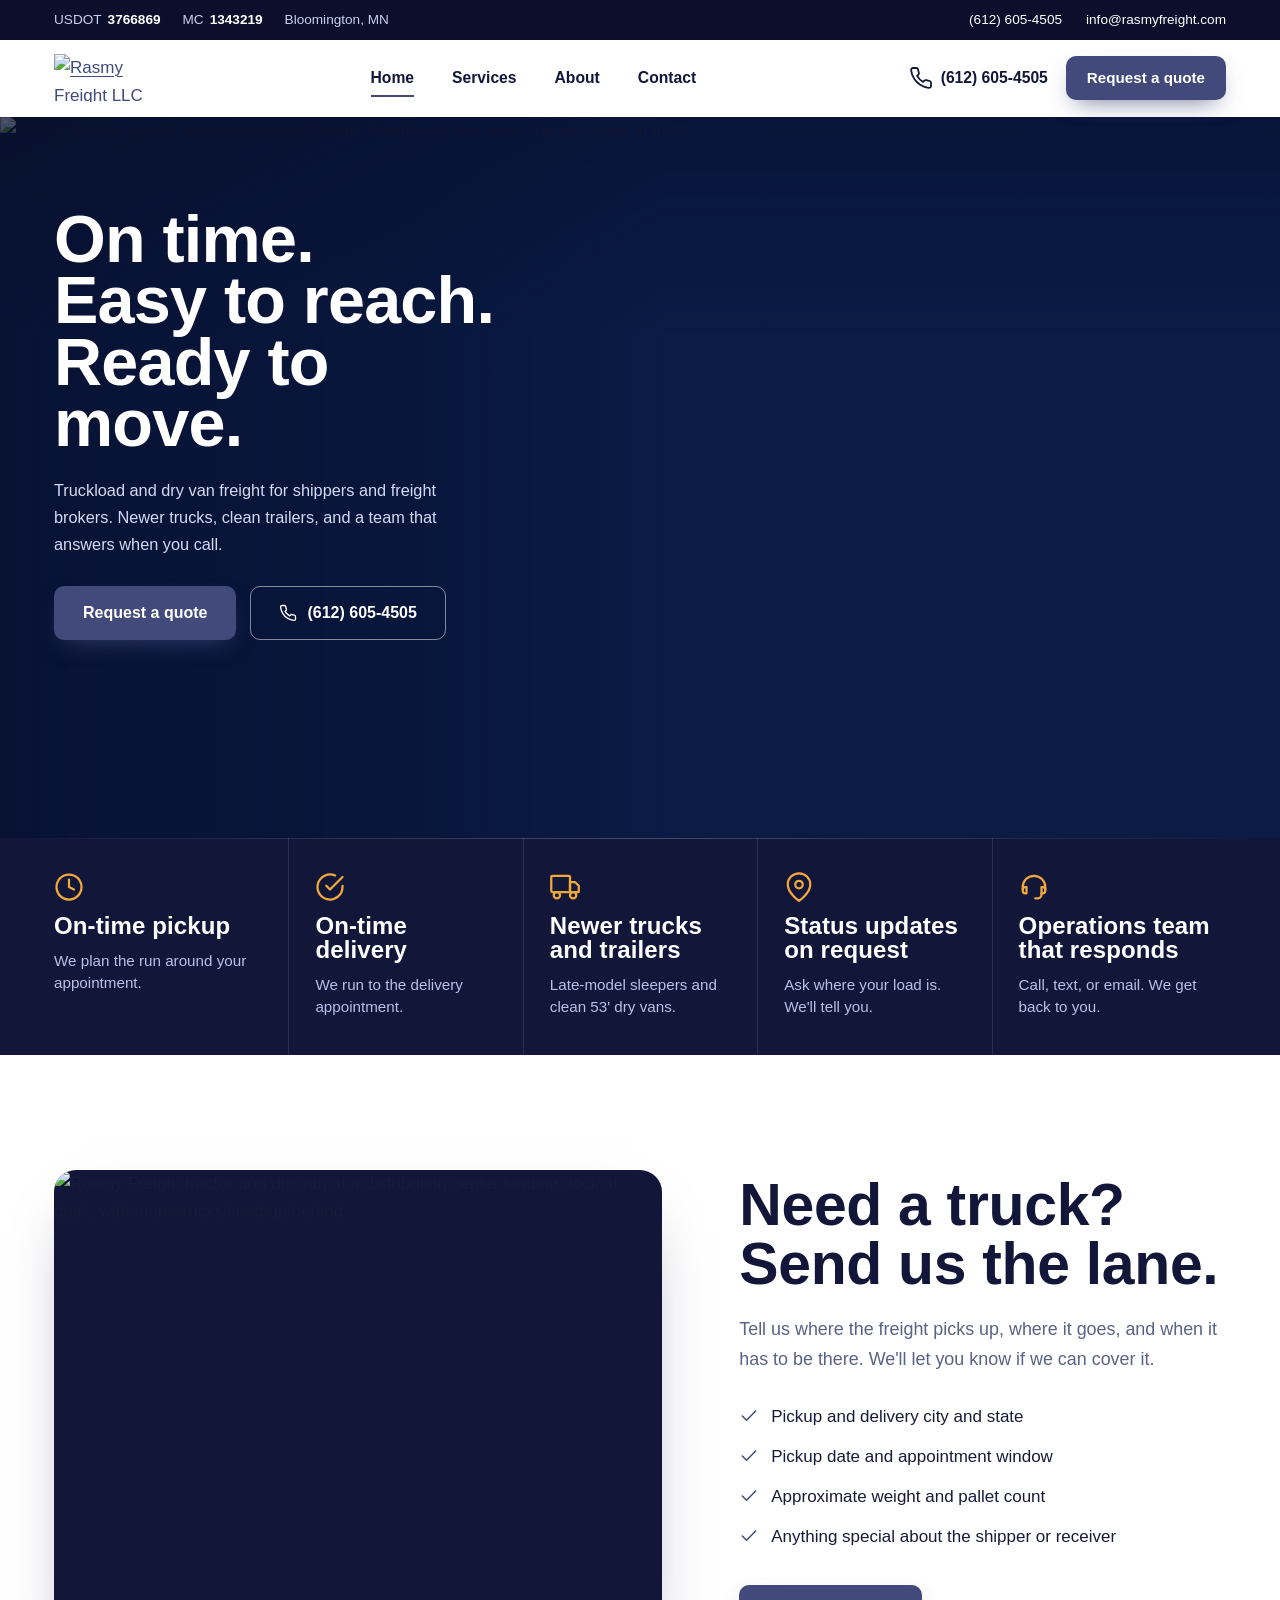
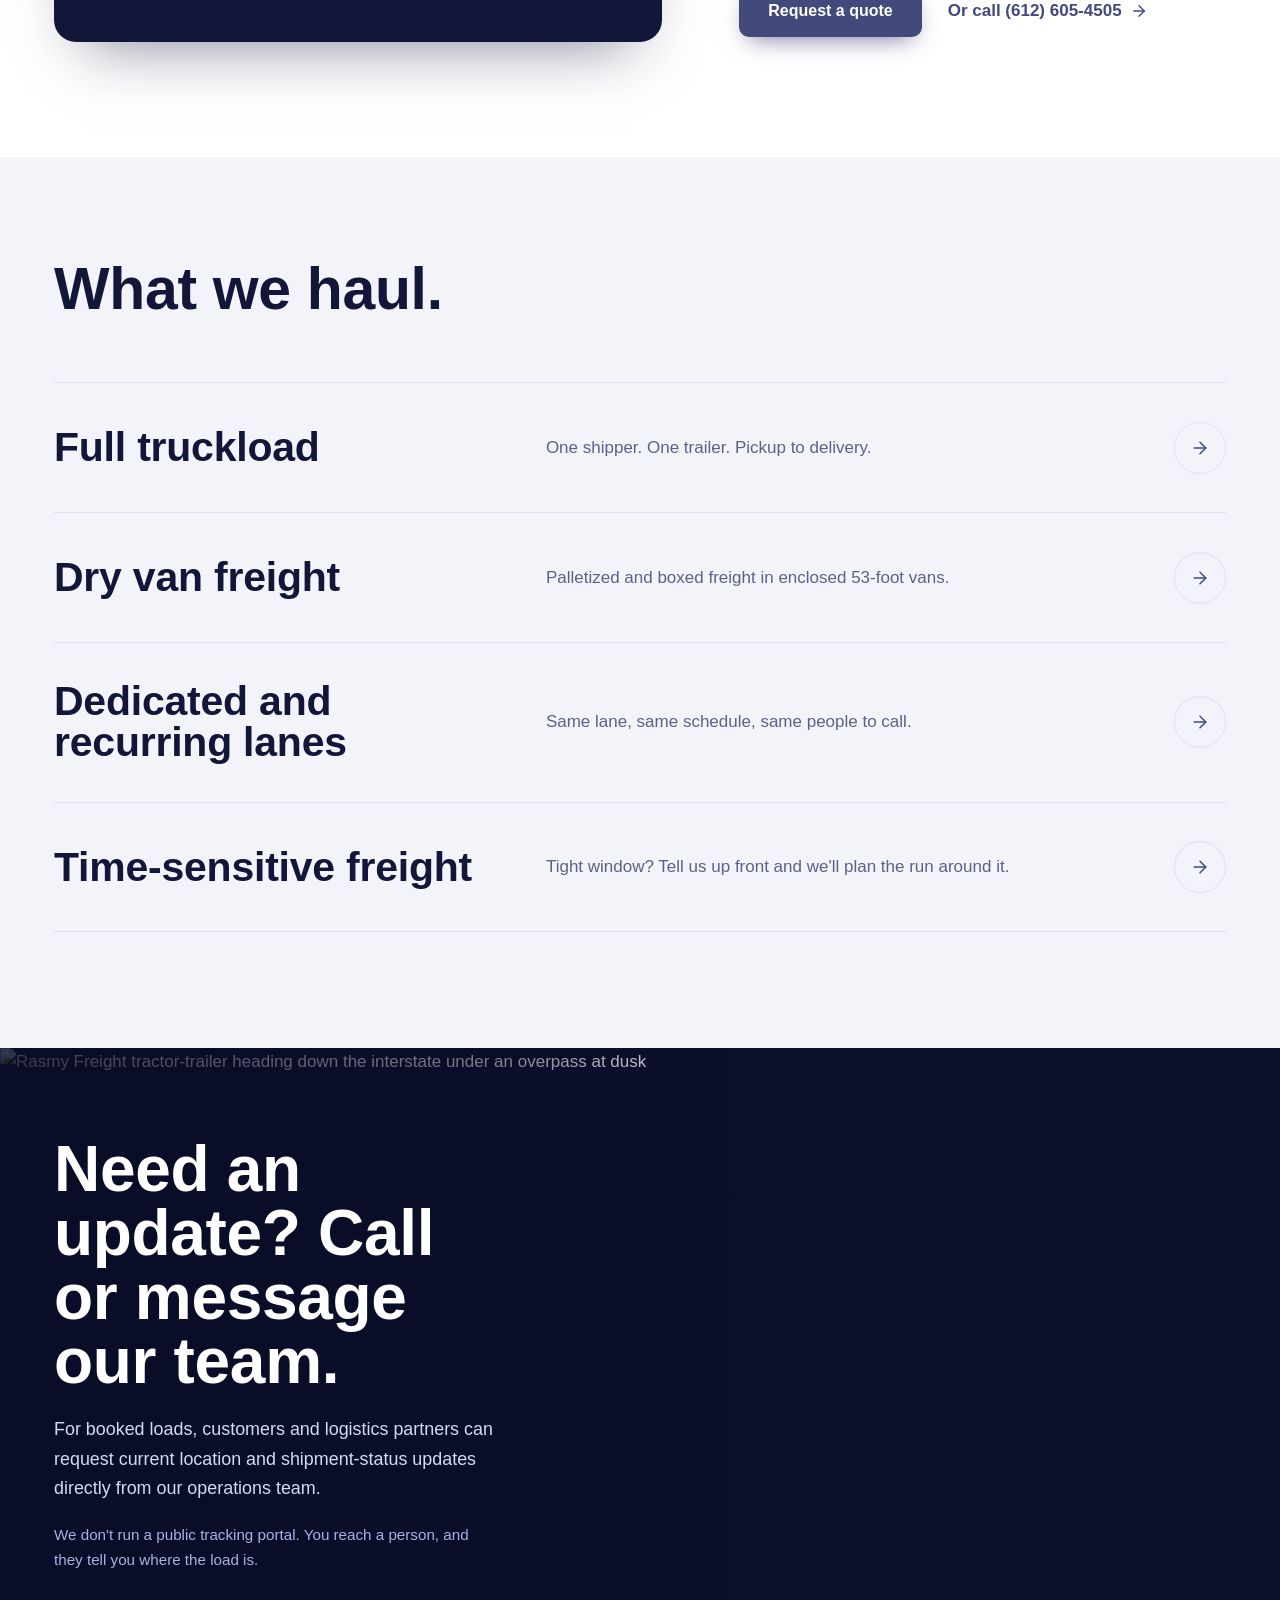
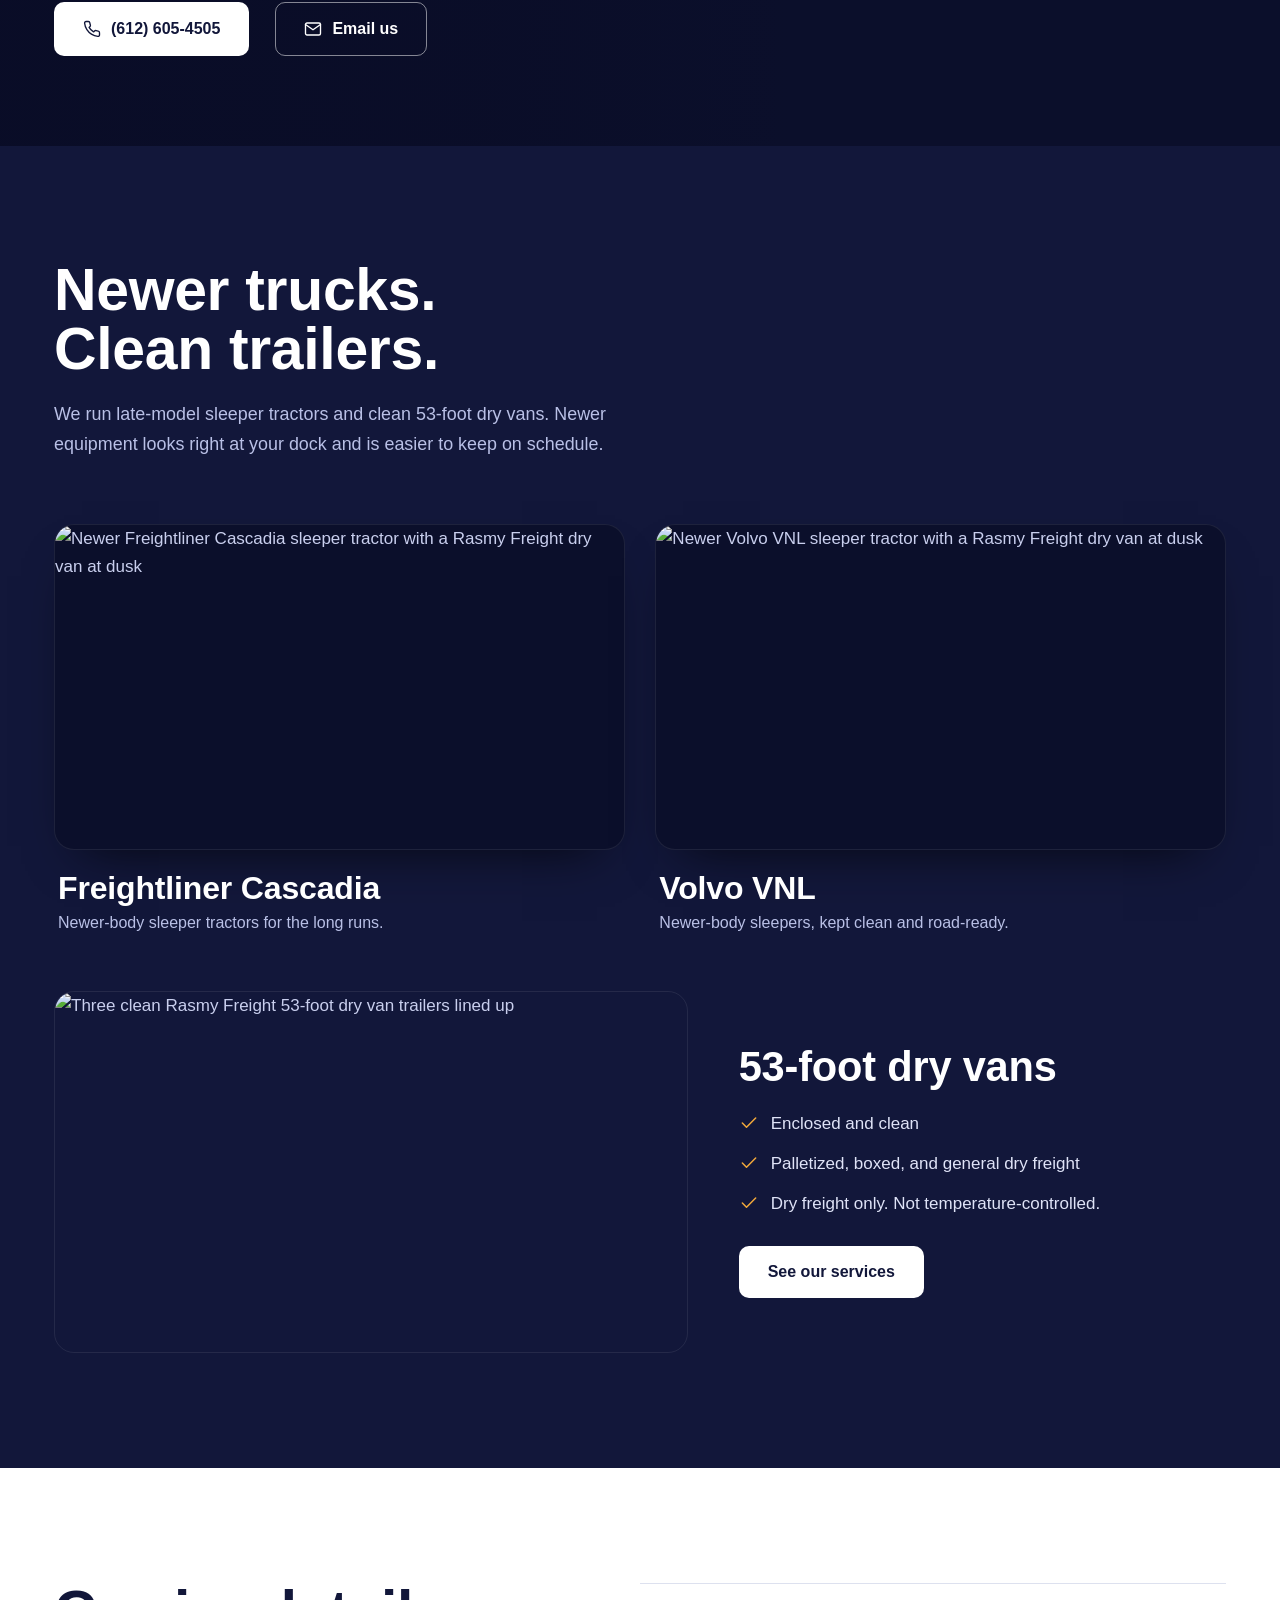
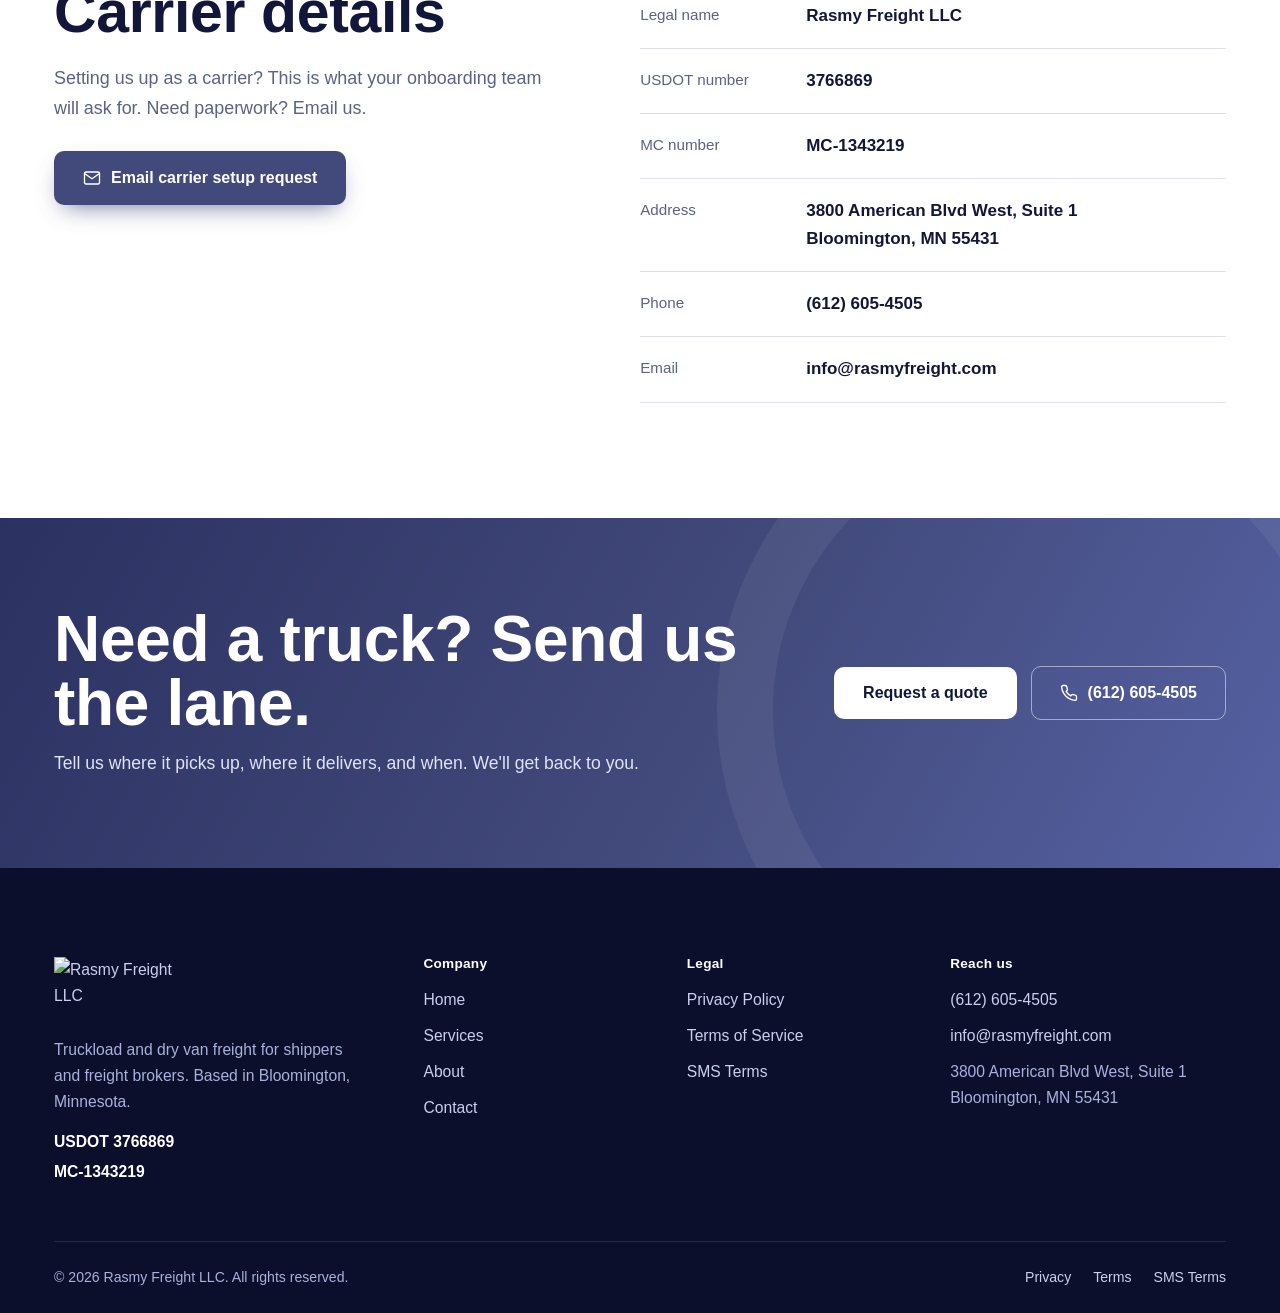
==== index.html @ 5899dc3e "Add files via upload" ====
<!doctype html>
<html lang="en">
<head>
<meta charset="utf-8">
<meta name="viewport" content="width=device-width, initial-scale=1">
<title>Rasmy Freight LLC | Truckload and Dry Van Freight, Bloomington, MN</title>
<meta name="description" content="Rasmy Freight LLC hauls full truckload and dry van freight for shippers and freight brokers. Newer trucks and trailers, on-time pickup and delivery, and status updates on request. USDOT 3766869, MC 1343219.">
<link rel="canonical" href="https://rasmyfreight.com/">
<meta name="theme-color" content="#12173A">
<meta property="og:type" content="website">
<meta property="og:site_name" content="Rasmy Freight LLC">
<meta property="og:title" content="Rasmy Freight LLC | Truckload and Dry Van Freight, Bloomington, MN">
<meta property="og:description" content="Rasmy Freight LLC hauls full truckload and dry van freight for shippers and freight brokers. Newer trucks and trailers, on-time pickup and delivery, and status updates on request. USDOT 3766869, MC 1343219.">
<meta property="og:url" content="https://rasmyfreight.com/">
<meta property="og:image" content="https://rasmyfreight.com/assets/img/og-image.png">
<meta name="twitter:card" content="summary_large_image">
<link rel="icon" href="favicon.ico" sizes="any">
<link rel="icon" type="image/png" sizes="32x32" href="favicon-32.png">
<link rel="icon" type="image/png" sizes="192x192" href="favicon-192.png">
<link rel="apple-touch-icon" href="apple-touch-icon.png">
<link rel="stylesheet" href="styles.css">
<script>document.documentElement.classList.add('js')</script>
<script type="application/ld+json">{"@context":"https://schema.org","@type":"Organization","name":"Rasmy Freight LLC","url":"https://rasmyfreight.com/","logo":"https://rasmyfreight.com/assets/logo/rasmy-logo.png","image":"https://rasmyfreight.com/assets/img/og-image.png","description":"Truckload and dry van freight carrier based in Bloomington, Minnesota, serving shippers and freight brokers.","email":"info@rasmyfreight.com","telephone":"+16126054505","address":{"@type":"PostalAddress","streetAddress":"3800 American Blvd West, Suite 1","addressLocality":"Bloomington","addressRegion":"MN","postalCode":"55431","addressCountry":"US"},"identifier":[{"@type":"PropertyValue","name":"USDOT Number","value":"3766869"},{"@type":"PropertyValue","name":"MC Number","value":"MC-1343219"}],"contactPoint":[{"@type":"ContactPoint","telephone":"+16126054505","email":"info@rasmyfreight.com","contactType":"customer service","areaServed":"US","availableLanguage":"English"}]}</script>
</head>
<body>
<a class="skip" href="#main">Skip to content</a>
<div class="topbar"><div class="container">
  <div class="ids"><span>USDOT<b>3766869</b></span><span>MC<b>1343219</b></span><span>Bloomington, MN</span></div>
  <div class="contact"><a href="tel:+16126054505">(612) 605-4505</a><a href="mailto:info@rasmyfreight.com">info@rasmyfreight.com</a></div>
</div></div>
<header class="site-header" id="top"><div class="container nav">
  <a class="brand" href="index.html" aria-label="Rasmy Freight LLC, home"><img src="assets/logo/rasmy-logo.png" alt="Rasmy Freight LLC" width="104" height="48"></a>
  <nav class="nav-links" id="site-nav" aria-label="Main"><a class="link" href="index.html" aria-current="page">Home</a><a class="link" href="services.html">Services</a><a class="link" href="about.html">About</a><a class="link" href="contact.html">Contact</a>
    <div class="mobile-only"><a class="btn btn-line-dark" href="tel:+16126054505"><svg class="icon " viewBox="0 0 24 24" aria-hidden="true"><path d="M22 16.92v3a2 2 0 0 1-2.18 2 19.79 19.79 0 0 1-8.63-3.07 19.5 19.5 0 0 1-6-6 19.79 19.79 0 0 1-3.07-8.67A2 2 0 0 1 4.11 2h3a2 2 0 0 1 2 1.72 12.84 12.84 0 0 0 .7 2.81 2 2 0 0 1-.45 2.11L8.09 9.91a16 16 0 0 0 6 6l1.27-1.27a2 2 0 0 1 2.11-.45 12.84 12.84 0 0 0 2.81.7A2 2 0 0 1 22 16.92z"/></svg>Call</a><a class="btn btn-primary" href="contact.html">Request a quote</a></div>
  </nav>
  <div class="nav-cta"><a class="nav-phone" href="tel:+16126054505"><svg class="icon " viewBox="0 0 24 24" aria-hidden="true"><path d="M22 16.92v3a2 2 0 0 1-2.18 2 19.79 19.79 0 0 1-8.63-3.07 19.5 19.5 0 0 1-6-6 19.79 19.79 0 0 1-3.07-8.67A2 2 0 0 1 4.11 2h3a2 2 0 0 1 2 1.72 12.84 12.84 0 0 0 .7 2.81 2 2 0 0 1-.45 2.11L8.09 9.91a16 16 0 0 0 6 6l1.27-1.27a2 2 0 0 1 2.11-.45 12.84 12.84 0 0 0 2.81.7A2 2 0 0 1 22 16.92z"/></svg><span>(612) 605-4505</span></a><a class="btn btn-primary btn-sm" href="contact.html">Request a quote</a></div>
  <button class="nav-toggle" type="button" aria-expanded="false" aria-controls="site-nav" aria-label="Menu"><svg class="icon i-menu" viewBox="0 0 24 24" aria-hidden="true"><line x1="3" y1="7" x2="21" y2="7"/><line x1="3" y1="12" x2="21" y2="12"/><line x1="3" y1="17" x2="21" y2="17"/></svg><svg class="icon i-close" viewBox="0 0 24 24" aria-hidden="true"><line x1="5" y1="5" x2="19" y2="19"/><line x1="19" y1="5" x2="5" y2="19"/></svg></button>
</div></header>
<main id="main">
<section class="hero">
  <img class="hero-img" src="assets/img/hero-photo.jpg" width="2400" height="1351" fetchpriority="high"
       alt="Newer sleeper tractor pulling a 53-foot Rasmy Freight dry van down the interstate at dusk">
  <div class="container hero-copy">
    <h1><span>On time.</span><span>Easy to reach.</span><span>Ready to move.</span></h1>
    <p class="hero-sub">Truckload and dry van freight for shippers and freight brokers. Newer trucks, clean trailers, and a team that answers when you call.</p>
    <div class="hero-actions"><a class="btn btn-primary" href="contact.html">Request a quote</a><a class="btn btn-line" href="tel:+16126054505"><svg class="icon " viewBox="0 0 24 24" aria-hidden="true"><path d="M22 16.92v3a2 2 0 0 1-2.18 2 19.79 19.79 0 0 1-8.63-3.07 19.5 19.5 0 0 1-6-6 19.79 19.79 0 0 1-3.07-8.67A2 2 0 0 1 4.11 2h3a2 2 0 0 1 2 1.72 12.84 12.84 0 0 0 .7 2.81 2 2 0 0 1-.45 2.11L8.09 9.91a16 16 0 0 0 6 6l1.27-1.27a2 2 0 0 1 2.11-.45 12.84 12.84 0 0 0 2.81.7A2 2 0 0 1 22 16.92z"/></svg>(612) 605-4505</a></div>
  </div>
</section>

<section class="promise" aria-label="What you get with Rasmy Freight"><div class="container"><ul>
  <li><svg class="icon " viewBox="0 0 24 24" aria-hidden="true"><circle cx="12" cy="12" r="10"/><polyline points="12 6 12 12 16 14"/></svg><h3>On-time pickup</h3><p>We plan the run around your appointment.</p></li>
  <li><svg class="icon " viewBox="0 0 24 24" aria-hidden="true"><path d="M22 11.08V12a10 10 0 1 1-5.93-9.14"/><polyline points="22 4 12 14.01 9 11.01"/></svg><h3>On-time delivery</h3><p>We run to the delivery appointment.</p></li>
  <li><svg class="icon " viewBox="0 0 24 24" aria-hidden="true"><rect x="1" y="3" width="15" height="13" rx="1"/><polygon points="16 8 20 8 23 11 23 16 16 16 16 8"/><circle cx="5.5" cy="18.5" r="2.5"/><circle cx="18.5" cy="18.5" r="2.5"/></svg><h3>Newer trucks and trailers</h3><p>Late-model sleepers and clean 53' dry vans.</p></li>
  <li><svg class="icon " viewBox="0 0 24 24" aria-hidden="true"><path d="M21 10c0 7-9 13-9 13s-9-6-9-13a9 9 0 0 1 18 0z"/><circle cx="12" cy="10" r="3"/></svg><h3>Status updates on request</h3><p>Ask where your load is. We'll tell you.</p></li>
  <li><svg class="icon " viewBox="0 0 24 24" aria-hidden="true"><path d="M3 14v-2a9 9 0 0 1 18 0v2"/><path d="M21 15a2 2 0 0 1-2 2h-1v-5h1a2 2 0 0 1 2 2zM3 15a2 2 0 0 0 2 2h1v-5H5a2 2 0 0 0-2 2z"/><path d="M18 17v1a3 3 0 0 1-3 3h-2"/></svg><h3>Operations team that responds</h3><p>Call, text, or email. We get back to you.</p></li>
</ul></div></section>

<section class="section"><div class="container split">
  <div class="media"><img src="assets/img/dock-photo.jpg" alt="Rasmy Freight tractor and dry van at a distribution center loading dock at dusk, with more trucks lined up behind" style="object-position:20% 60%" width="2400" height="1351" loading="lazy"></div>
  <div>
    <h2 class="title">Need a truck? Send us the lane.</h2>
    <p class="lead">Tell us where the freight picks up, where it goes, and when it has to be there. We'll let you know if we can cover it.</p>
    <ul class="checks">
      <li><svg class="icon " viewBox="0 0 24 24" aria-hidden="true"><polyline points="20 6 9 17 4 12"/></svg>Pickup and delivery city and state</li>
      <li><svg class="icon " viewBox="0 0 24 24" aria-hidden="true"><polyline points="20 6 9 17 4 12"/></svg>Pickup date and appointment window</li>
      <li><svg class="icon " viewBox="0 0 24 24" aria-hidden="true"><polyline points="20 6 9 17 4 12"/></svg>Approximate weight and pallet count</li>
      <li><svg class="icon " viewBox="0 0 24 24" aria-hidden="true"><polyline points="20 6 9 17 4 12"/></svg>Anything special about the shipper or receiver</li>
    </ul>
    <div class="actions"><a class="btn btn-primary" href="contact.html">Request a quote</a><a class="text-link" href="tel:+16126054505">Or call (612) 605-4505<svg class="icon " viewBox="0 0 24 24" aria-hidden="true"><line x1="5" y1="12" x2="19" y2="12"/><polyline points="12 5 19 12 12 19"/></svg></a></div>
  </div>
</div></section>

<section class="section mist" style="padding-top:clamp(64px,8vw,110px)"><div class="container">
  <div class="section-head"><h2 class="title">What we haul.</h2></div>
  <div class="svc-list">
    <a class="svc" href="services.html#truckload"><h3>Full truckload</h3><p>One shipper. One trailer. Pickup to delivery.</p><span class="go"><svg class="icon " viewBox="0 0 24 24" aria-hidden="true"><line x1="5" y1="12" x2="19" y2="12"/><polyline points="12 5 19 12 12 19"/></svg></span></a>
    <a class="svc" href="services.html#dry-van"><h3>Dry van freight</h3><p>Palletized and boxed freight in enclosed 53-foot vans.</p><span class="go"><svg class="icon " viewBox="0 0 24 24" aria-hidden="true"><line x1="5" y1="12" x2="19" y2="12"/><polyline points="12 5 19 12 12 19"/></svg></span></a>
    <a class="svc" href="services.html#dedicated"><h3>Dedicated and recurring lanes</h3><p>Same lane, same schedule, same people to call.</p><span class="go"><svg class="icon " viewBox="0 0 24 24" aria-hidden="true"><line x1="5" y1="12" x2="19" y2="12"/><polyline points="12 5 19 12 12 19"/></svg></span></a>
    <a class="svc" href="services.html#time-sensitive"><h3>Time-sensitive freight</h3><p>Tight window? Tell us up front and we'll plan the run around it.</p><span class="go"><svg class="icon " viewBox="0 0 24 24" aria-hidden="true"><line x1="5" y1="12" x2="19" y2="12"/><polyline points="12 5 19 12 12 19"/></svg></span></a>
  </div>
</div></section>

<section class="scene" id="updates">
  <img src="assets/img/interstate-photo.jpg" alt="Rasmy Freight tractor-trailer heading down the interstate under an overpass at dusk" width="2400" height="1028" loading="lazy">
  <div class="container"><div class="copy">
    <h2>Need an update? Call or message our team.</h2>
    <p class="lead">For booked loads, customers and logistics partners can request current location and shipment-status updates directly from our operations team.</p>
    <p class="fine" style="margin-top:14px">We don't run a public tracking portal. You reach a person, and they tell you where the load is.</p>
    <div class="actions"><a class="btn btn-light" href="tel:+16126054505"><svg class="icon " viewBox="0 0 24 24" aria-hidden="true"><path d="M22 16.92v3a2 2 0 0 1-2.18 2 19.79 19.79 0 0 1-8.63-3.07 19.5 19.5 0 0 1-6-6 19.79 19.79 0 0 1-3.07-8.67A2 2 0 0 1 4.11 2h3a2 2 0 0 1 2 1.72 12.84 12.84 0 0 0 .7 2.81 2 2 0 0 1-.45 2.11L8.09 9.91a16 16 0 0 0 6 6l1.27-1.27a2 2 0 0 1 2.11-.45 12.84 12.84 0 0 0 2.81.7A2 2 0 0 1 22 16.92z"/></svg>(612) 605-4505</a><a class="btn btn-line" href="mailto:info@rasmyfreight.com"><svg class="icon " viewBox="0 0 24 24" aria-hidden="true"><rect x="2" y="4" width="20" height="16" rx="2"/><polyline points="22 6 12 13 2 6"/></svg>Email us</a></div>
  </div></div>
</section>

<section class="section dark"><div class="container">
  <div class="section-head"><h2 class="title">Newer trucks. Clean trailers.</h2>
    <p class="lead">We run late-model sleeper tractors and clean 53-foot dry vans. Newer equipment looks right at your dock and is easier to keep on schedule.</p></div>
  <div class="eq-grid">
    <figure class="eq"><div class="pic"><img src="assets/img/cascadia-photo.jpg" alt="Newer Freightliner Cascadia sleeper tractor with a Rasmy Freight dry van at dusk" style="object-position:50% 58%" width="1600" height="1200" loading="lazy"></div>
      <figcaption><h3>Freightliner Cascadia</h3><p>Newer-body sleeper tractors for the long runs.</p></figcaption></figure>
    <figure class="eq"><div class="pic"><img src="assets/img/vnl-photo.jpg" alt="Newer Volvo VNL sleeper tractor with a Rasmy Freight dry van at dusk" style="object-position:78% 50%" width="1800" height="900" loading="lazy"></div>
      <figcaption><h3>Volvo VNL</h3><p>Newer-body sleepers, kept clean and road-ready.</p></figcaption></figure>
    <div class="eq-wide">
      <div class="pic" style="border-radius:20px;overflow:hidden;aspect-ratio:7/4;border:1px solid rgba(255,255,255,.08)"><img src="assets/img/equip-trailers.svg" alt="Three clean Rasmy Freight 53-foot dry van trailers lined up" style="width:100%;height:100%;object-fit:cover" width="1400" height="800" loading="lazy"></div>
      <div>
        <h3 style="font-size:2.6rem">53-foot dry vans</h3>
        <ul class="checks">
          <li><svg class="icon " viewBox="0 0 24 24" aria-hidden="true"><polyline points="20 6 9 17 4 12"/></svg>Enclosed and clean</li>
          <li><svg class="icon " viewBox="0 0 24 24" aria-hidden="true"><polyline points="20 6 9 17 4 12"/></svg>Palletized, boxed, and general dry freight</li>
          <li><svg class="icon " viewBox="0 0 24 24" aria-hidden="true"><polyline points="20 6 9 17 4 12"/></svg>Dry freight only. Not temperature-controlled.</li>
        </ul>
        <a class="btn btn-light" href="services.html">See our services</a>
      </div>
    </div>
  </div>
</div></section>

<section class="section" id="carrier"><div class="container details">
  <div>
    <h2 class="title">Carrier details</h2>
    <p class="lead">Setting us up as a carrier? This is what your onboarding team will ask for. Need paperwork? Email us.</p>
    <div class="actions" style="margin-top:28px"><a class="btn btn-primary" href="mailto:info@rasmyfreight.com?subject=Carrier%20setup"><svg class="icon " viewBox="0 0 24 24" aria-hidden="true"><rect x="2" y="4" width="20" height="16" rx="2"/><polyline points="22 6 12 13 2 6"/></svg>Email carrier setup request</a></div>
  </div>
  <dl class="dl">
    <div><dt>Legal name</dt><dd>Rasmy Freight LLC</dd></div>
    <div><dt>USDOT number</dt><dd>3766869</dd></div>
    <div><dt>MC number</dt><dd>MC-1343219</dd></div>
    <div><dt>Address</dt><dd>3800 American Blvd West, Suite 1<br>Bloomington, MN 55431</dd></div>
    <div><dt>Phone</dt><dd><a href="tel:+16126054505">(612) 605-4505</a></dd></div>
    <div><dt>Email</dt><dd><a href="mailto:info@rasmyfreight.com">info@rasmyfreight.com</a></dd></div>
  </dl>
</div></section>
<section class="cta"><div class="container">
  <div><h2>Need a truck? Send us the lane.</h2><p>Tell us where it picks up, where it delivers, and when. We'll get back to you.</p></div>
  <div class="actions"><a class="btn btn-light" href="contact.html">Request a quote</a><a class="btn btn-line" href="tel:+16126054505"><svg class="icon " viewBox="0 0 24 24" aria-hidden="true"><path d="M22 16.92v3a2 2 0 0 1-2.18 2 19.79 19.79 0 0 1-8.63-3.07 19.5 19.5 0 0 1-6-6 19.79 19.79 0 0 1-3.07-8.67A2 2 0 0 1 4.11 2h3a2 2 0 0 1 2 1.72 12.84 12.84 0 0 0 .7 2.81 2 2 0 0 1-.45 2.11L8.09 9.91a16 16 0 0 0 6 6l1.27-1.27a2 2 0 0 1 2.11-.45 12.84 12.84 0 0 0 2.81.7A2 2 0 0 1 22 16.92z"/></svg>(612) 605-4505</a></div>
</div></section>
</main>
<footer class="footer"><div class="container">
  <div class="footer-grid">
    <div>
      <a href="index.html" aria-label="Rasmy Freight LLC, home"><img src="assets/logo/rasmy-logo-white.png" alt="Rasmy Freight LLC" width="125" height="58"></a>
      <p>Truckload and dry van freight for shippers and freight brokers. Based in Bloomington, Minnesota.</p>
      <div class="ids"><span>USDOT 3766869</span><span>MC-1343219</span></div>
    </div>
    <div><h4>Company</h4><ul><li><a href="index.html">Home</a></li><li><a href="services.html">Services</a></li><li><a href="about.html">About</a></li><li><a href="contact.html">Contact</a></li></ul></div>
    <div><h4>Legal</h4><ul><li><a href="privacy-policy.html">Privacy Policy</a></li><li><a href="terms.html">Terms of Service</a></li><li><a href="terms.html#sms">SMS Terms</a></li></ul></div>
    <div><h4>Reach us</h4><ul>
      <li><a href="tel:+16126054505">(612) 605-4505</a></li>
      <li><a href="mailto:info@rasmyfreight.com">info@rasmyfreight.com</a></li>
      <li>3800 American Blvd West, Suite 1<br>Bloomington, MN 55431</li></ul></div>
  </div>
  <div class="footer-bottom"><span>&copy; <span data-year>2026</span> Rasmy Freight LLC. All rights reserved.</span>
  <nav aria-label="Legal"><a href="privacy-policy.html">Privacy</a><a href="terms.html">Terms</a><a href="terms.html#sms">SMS Terms</a></nav></div>
</div></footer>
<script src="script.js"></script>
</body>
</html>
---- styles.css ----
/* Rasmy Freight LLC. Shared styles.
   Palette comes from the logo blue (#424A7B). Amber is used sparingly on purpose. */

@font-face{font-family:"Inter";font-weight:400;font-style:normal;font-display:swap;src:url("assets/fonts/inter-latin-400-normal.woff2") format("woff2")}
@font-face{font-family:"Inter";font-weight:500;font-style:normal;font-display:swap;src:url("assets/fonts/inter-latin-500-normal.woff2") format("woff2")}
@font-face{font-family:"Inter";font-weight:600;font-style:normal;font-display:swap;src:url("assets/fonts/inter-latin-600-normal.woff2") format("woff2")}
@font-face{font-family:"Inter";font-weight:700;font-style:normal;font-display:swap;src:url("assets/fonts/inter-latin-700-normal.woff2") format("woff2")}
@font-face{font-family:"Barlow Condensed";font-weight:500;font-style:normal;font-display:swap;src:url("assets/fonts/barlow-condensed-latin-500-normal.woff2") format("woff2")}
@font-face{font-family:"Barlow Condensed";font-weight:600;font-style:normal;font-display:swap;src:url("assets/fonts/barlow-condensed-latin-600-normal.woff2") format("woff2")}
@font-face{font-family:"Barlow Condensed";font-weight:700;font-style:normal;font-display:swap;src:url("assets/fonts/barlow-condensed-latin-700-normal.woff2") format("woff2")}

:root{
  --blue:#424A7B;
  --blue-600:#363E6B;
  --blue-700:#2B3262;
  --blue-300:#8C96C6;
  --navy:#12173A;
  --navy-2:#0B0F2B;
  --mist:#F2F4FA;
  --mist-2:#E8EBF5;
  --line:#DDE1EF;
  --ink:#171B3A;
  --muted:#5A6285;
  --white:#fff;
  --amber:#F2A93B;
  --radius:14px;
  --radius-sm:10px;
  --shadow:0 1px 2px rgba(18,23,58,.06),0 12px 32px -12px rgba(18,23,58,.22);
  --display:"Barlow Condensed","Arial Narrow","Helvetica Neue",Arial,sans-serif;
  --body:"Inter",-apple-system,BlinkMacSystemFont,"Segoe UI",Roboto,Helvetica,Arial,sans-serif;
  --gutter:clamp(20px,4vw,44px);
  --header-h:76px;
}

*,*::before,*::after{box-sizing:border-box}
html{overflow-x:clip;scroll-behavior:smooth;-webkit-text-size-adjust:100%}
body{margin:0;font-family:var(--body);font-size:1.0625rem;line-height:1.65;color:var(--ink);background:var(--white);-webkit-font-smoothing:antialiased;text-rendering:optimizeLegibility}
img,svg{display:block;max-width:100%}
a{color:var(--blue);text-decoration-thickness:1px;text-underline-offset:3px}
a:hover{color:var(--blue-700)}
h1,h2,h3,h4{font-family:var(--display);font-weight:700;line-height:1;margin:0;color:var(--navy);letter-spacing:-.005em}
p{margin:0 0 1em}
ul{margin:0;padding:0}
:focus-visible{outline:3px solid var(--amber);outline-offset:3px;border-radius:6px}
.skip{position:absolute;left:-999px;top:8px;background:var(--navy);color:#fff;padding:10px 16px;border-radius:8px;z-index:200}
.skip:focus{left:8px}
.container{width:100%;max-width:1260px;margin-inline:auto;padding-inline:var(--gutter)}
.narrow{max-width:760px}
.icon{width:24px;height:24px;fill:none;stroke:currentColor;stroke-width:1.8;stroke-linecap:round;stroke-linejoin:round;flex:none}

/* ---------- Buttons ---------- */
.btn{display:inline-flex;align-items:center;justify-content:center;gap:10px;font:600 1rem/1 var(--body);padding:17px 28px;border-radius:var(--radius-sm);text-decoration:none;border:1.5px solid transparent;cursor:pointer;transition:transform .18s ease,box-shadow .18s ease,background-color .18s ease,color .18s ease,border-color .18s ease;white-space:nowrap}
.btn .icon{width:18px;height:18px}
.btn:hover{transform:translateY(-2px)}
.btn-primary{background:var(--blue);color:#fff;box-shadow:0 10px 24px -10px rgba(66,74,123,.8)}
.btn-primary:hover{background:var(--blue-700);color:#fff;box-shadow:0 16px 30px -12px rgba(43,50,98,.9)}
.btn-light{background:#fff;color:var(--navy)}
.btn-light:hover{background:var(--mist);color:var(--navy);box-shadow:0 14px 28px -12px rgba(0,0,0,.5)}
.btn-line{background:transparent;color:#fff;border-color:rgba(255,255,255,.5)}
.btn-line:hover{background:rgba(255,255,255,.1);border-color:#fff;color:#fff}
.btn-line-dark{background:transparent;color:var(--navy);border-color:var(--line)}
.btn-line-dark:hover{border-color:var(--blue);color:var(--blue)}
.btn-sm{padding:13px 20px;font-size:.95rem}

/* ---------- Top bar + header ---------- */
.topbar{background:var(--navy-2);color:#c9cfee;font-size:.85rem}
.topbar .container{display:flex;justify-content:space-between;align-items:center;gap:20px;min-height:40px}
.topbar a{color:#fff;text-decoration:none;font-weight:500}
.topbar a:hover{text-decoration:underline}
.topbar .ids{display:flex;gap:22px;flex-wrap:wrap}
.topbar .ids span b{color:#fff;font-weight:600;margin-left:6px}
.topbar .contact{display:flex;gap:24px}
.site-header{position:sticky;top:0;z-index:100;background:rgba(255,255,255,.94);backdrop-filter:saturate(1.4) blur(14px);-webkit-backdrop-filter:saturate(1.4) blur(14px);border-bottom:1px solid transparent;transition:border-color .2s,box-shadow .2s}
.site-header.scrolled{border-color:var(--line);box-shadow:0 8px 24px -16px rgba(18,23,58,.35)}
.nav{display:flex;align-items:center;justify-content:space-between;height:var(--header-h);gap:24px}
.brand img{height:48px;width:auto}
.nav-links{display:flex;align-items:center;gap:6px}
.nav-links a.link{font-weight:600;font-size:.98rem;color:var(--navy);text-decoration:none;padding:10px 16px;border-radius:8px;position:relative}
.nav-links a.link::after{content:"";position:absolute;left:16px;right:16px;bottom:4px;height:2px;background:var(--blue);transform:scaleX(0);transform-origin:left;transition:transform .22s ease}
.nav-links a.link:hover::after,.nav-links a.link[aria-current="page"]::after{transform:scaleX(1)}
.nav-cta{display:flex;align-items:center;gap:18px}
.nav-phone{display:flex;align-items:center;gap:8px;font-weight:600;color:var(--navy);text-decoration:none;font-size:.98rem}
.nav-phone:hover{color:var(--blue)}
.nav-links .mobile-only{display:none}
.nav-toggle{display:none;background:none;border:0;padding:10px;margin-right:-10px;color:var(--navy);cursor:pointer}
.nav-toggle .icon{width:28px;height:28px}
.nav-toggle .i-close{display:none}
.nav-toggle[aria-expanded="true"] .i-close{display:block}
.nav-toggle[aria-expanded="true"] .i-menu{display:none}

/* ---------- Hero (home) ---------- */
.hero{position:relative;background:#0A1B45;overflow:hidden;width:100%;height:clamp(640px,56.3vw,900px);isolation:isolate}
.hero::after{content:"";position:absolute;inset:0;z-index:1;pointer-events:none;background:linear-gradient(90deg,rgba(6,12,38,.55) 0%,rgba(6,12,38,.28) 32%,rgba(6,12,38,0) 52%),linear-gradient(180deg,rgba(6,12,38,.35) 0%,rgba(6,12,38,0) 30%)}
.hero-img{position:absolute;inset:0;width:100%;height:100%;object-fit:cover;object-position:60% 100%;animation:roll-in 1.6s cubic-bezier(.16,.8,.24,1) both}
.hero-copy{position:relative;z-index:2;padding-top:clamp(48px,7.2vw,118px)}
.hero h1{font-size:clamp(3.1rem,5.2vw,5.4rem);line-height:.92;color:#fff;letter-spacing:-.012em;max-width:12ch}
.hero h1 span{display:block;animation:rise .8s cubic-bezier(.2,.7,.2,1) both}
.hero h1 span:nth-child(2){animation-delay:.12s}
.hero h1 span:nth-child(3){animation-delay:.24s}
.hero-sub{margin:clamp(16px,1.8vw,26px) 0 clamp(20px,2.2vw,32px);max-width:26rem;font-size:clamp(1.02rem,1.25vw,1.2rem);color:#d5daf3;animation:rise .8s .38s cubic-bezier(.2,.7,.2,1) both}
.hero-actions{display:flex;gap:14px;flex-wrap:wrap;animation:rise .8s .5s cubic-bezier(.2,.7,.2,1) both}
@keyframes roll-in{from{opacity:0}to{opacity:1}}
@keyframes rise{from{opacity:0;transform:translateY(22px)}to{opacity:1;transform:none}}

/* ---------- Promise bar ---------- */
.promise{background:var(--navy);color:#fff;position:relative}
.promise::before{content:"";position:absolute;inset:0 0 auto;height:1px;background:linear-gradient(90deg,transparent,rgba(255,255,255,.22),transparent)}
.promise ul{list-style:none;display:grid;grid-template-columns:repeat(5,1fr)}
.promise li{padding:34px 26px 36px;display:flex;flex-direction:column;gap:12px;border-left:1px solid rgba(255,255,255,.1)}
.promise li:first-child{border-left:0;padding-left:0}
.promise li:last-child{padding-right:0}
.promise .icon{color:var(--amber);width:30px;height:30px}
.promise h3{font-size:1.5rem;color:#fff;font-weight:600;letter-spacing:.005em}
.promise p{margin:0;color:#b9c0e6;font-size:.95rem;line-height:1.5}

/* ---------- Sections ---------- */
.section{padding:clamp(72px,9vw,132px) 0}
.section.mist{background:var(--mist)}
.section.dark{background:var(--navy);color:#c9cfee}
.section.dark h2,.section.dark h3{color:#fff}
h2.title{font-size:clamp(2.4rem,4.6vw,4rem);max-width:16ch}
.lead{font-size:clamp(1.08rem,1.4vw,1.25rem);color:var(--muted);max-width:38rem;margin-top:22px}
.dark .lead{color:#b9c0e6}
.section-head{margin-bottom:clamp(36px,5vw,64px)}

/* split: big image + text */
.split{display:grid;grid-template-columns:1.25fr 1fr;gap:clamp(36px,6vw,96px);align-items:center}
.split.flip{grid-template-columns:1fr 1.25fr}
.split.flip .media{order:2}
.media{position:relative;border-radius:22px;overflow:hidden;background:var(--navy);aspect-ratio:4/3.1;box-shadow:0 30px 60px -30px rgba(18,23,58,.55)}
.media img{width:100%;height:100%;object-fit:cover}
.media.wide{aspect-ratio:16/10}
.media.eqfit{aspect-ratio:7/4}
.checks{list-style:none;margin:28px 0 34px;display:grid;gap:12px}
.checks li{display:flex;gap:12px;align-items:flex-start;color:var(--ink)}
.checks .icon{width:20px;height:20px;color:var(--blue);margin-top:3px}
.text-link{display:inline-flex;align-items:center;gap:8px;font-weight:600;text-decoration:none}
.text-link .icon{width:18px;height:18px;transition:transform .2s}
.text-link:hover .icon{transform:translateX(4px)}
.actions{display:flex;flex-wrap:wrap;gap:16px 26px;align-items:center}

/* services list (rows, not cards) */
.svc-list{border-top:1px solid var(--line)}
.svc{display:grid;grid-template-columns:minmax(0,1fr) minmax(0,1.3fr) 56px;gap:clamp(20px,4vw,64px);align-items:center;padding:clamp(26px,3vw,40px) 0;border-bottom:1px solid var(--line);text-decoration:none;color:var(--ink);position:relative;transition:padding .25s ease,background-color .25s ease}
.svc h3{font-size:clamp(2rem,3.2vw,2.9rem);transition:color .2s}
.svc p{margin:0;color:var(--muted)}
.svc .go{width:52px;height:52px;border-radius:50%;border:1.5px solid var(--line);display:grid;place-items:center;color:var(--blue);transition:all .22s ease;justify-self:end}
.svc .go .icon{width:20px;height:20px}
.svc:hover{background:linear-gradient(90deg,var(--mist),transparent);padding-inline:22px}
.svc:hover h3{color:var(--blue)}
.svc:hover .go{background:var(--blue);border-color:var(--blue);color:#fff;transform:translateX(4px)}

/* full-bleed scene band */
.scene{position:relative;isolation:isolate;color:#fff;min-height:clamp(520px,52vw,720px);display:flex;align-items:center;background:var(--navy-2);overflow:hidden}
.scene>img{position:absolute;inset:0;width:100%;height:100%;object-fit:cover;object-position:50% 100%;z-index:-2}
.scene::after{content:"";position:absolute;inset:0;z-index:-1;background:linear-gradient(90deg,rgba(9,12,38,.82) 0%,rgba(9,12,38,.55) 38%,rgba(9,12,38,0) 62%)}
.scene h2{color:#fff;font-size:clamp(2.6rem,5vw,4.6rem);max-width:12ch}
.scene .lead{color:#d5daf3;max-width:28rem}
.scene .fine{font-size:.95rem;color:#aab2df;max-width:26rem;margin:0 0 30px}
.scene .copy{padding:clamp(56px,7vw,96px) 0}

/* equipment */
.eq-grid{display:grid;grid-template-columns:1fr 1fr;gap:clamp(18px,2.4vw,32px)}
.eq{margin:0}
.eq .pic{border-radius:20px;overflow:hidden;aspect-ratio:7/4;background:var(--navy-2);box-shadow:0 24px 50px -28px rgba(0,0,0,.8);border:1px solid rgba(255,255,255,.08)}
.eq .pic img{width:100%;height:100%;object-fit:cover;transition:transform .8s cubic-bezier(.2,.7,.2,1)}
.eq:hover .pic img{transform:scale(1.035)}
.eq figcaption{padding:22px 4px 0}
.eq h3{font-size:2rem;margin-bottom:6px}
.eq p{margin:0;color:#b9c0e6;font-size:1rem}
.eq-wide{grid-column:1/-1;display:grid;grid-template-columns:1.3fr 1fr;gap:clamp(24px,4vw,64px);align-items:center;margin-top:clamp(8px,2vw,24px)}
.eq-wide .checks{margin:22px 0 28px}
.eq-wide .checks li{color:#dfe3f7}
.eq-wide .checks .icon{color:var(--amber)}

/* carrier details */
.details{display:grid;grid-template-columns:1fr 1.15fr;gap:clamp(36px,6vw,96px);align-items:start}
.dl{margin:0;border-top:1px solid var(--line)}
.dl div{display:grid;grid-template-columns:150px 1fr;gap:16px;padding:18px 0;border-bottom:1px solid var(--line)}
.dl dt{color:var(--muted);font-size:.95rem}
.dl dd{margin:0;font-weight:600;color:var(--navy)}
.dl a{color:inherit;text-decoration:none}
.dl a:hover{color:var(--blue);text-decoration:underline}

/* CTA */
.cta{background:linear-gradient(120deg,var(--blue-700),var(--blue) 55%,#5561A3);color:#fff;position:relative;overflow:hidden;isolation:isolate}
.cta::before{content:"";position:absolute;right:-8%;top:-40%;width:52%;aspect-ratio:1;border-radius:50%;border:56px solid rgba(255,255,255,.06);z-index:-1}
.cta .container{display:flex;align-items:center;justify-content:space-between;gap:36px;flex-wrap:wrap;padding-block:clamp(56px,7vw,92px)}
.cta .container>div:first-child{flex:1 1 420px}
.cta h2{color:#fff;font-size:clamp(2.6rem,5vw,4.4rem);max-width:none}
.cta p{margin:14px 0 0;color:#dfe3f7;font-size:1.1rem}
.cta .actions{gap:14px}

/* ---------- Page banners ---------- */
.page-hero{position:relative;isolation:isolate;background:var(--navy-2);color:#fff;overflow:hidden}
.page-hero>img{position:absolute;top:0;bottom:0;right:-24%;width:124%;height:100%;object-fit:cover;object-position:50% 100%;z-index:-2}
.page-hero::after{content:"";position:absolute;inset:0;z-index:-1;background:linear-gradient(90deg,rgba(9,12,38,.94) 0%,rgba(9,12,38,.82) 55%,rgba(9,12,38,.08) 80%)}
.page-hero.full>img{right:0;width:100%}
.page-hero.right>img{right:0;width:175%}
.page-hero .container{padding-block:clamp(64px,8vw,116px) clamp(56px,7vw,96px)}
.page-hero h1{color:#fff;font-size:clamp(2.9rem,6vw,5.2rem);max-width:20ch;line-height:.95}
.page-hero p{margin:20px 0 0;max-width:34rem;font-size:1.15rem;color:#d5daf3}
.crumbs{font-size:.9rem;color:#aab2df;margin-bottom:22px}
.crumbs a{color:#fff;text-decoration:none}
.crumbs a:hover{text-decoration:underline}

/* services detail blocks */
.svc-block{padding:clamp(56px,7vw,104px) 0;border-bottom:1px solid var(--line);scroll-margin-top:calc(var(--header-h) + 10px)}
.svc-block:last-of-type{border-bottom:0}
.svc-block h2{font-size:clamp(2.4rem,4.4vw,3.8rem);margin-bottom:20px}
.svc-block .fit{margin-top:26px;display:grid;gap:14px}
.fit h4{font-family:var(--body);font-size:.95rem;font-weight:700;color:var(--navy);letter-spacing:0}
.fit p{margin:2px 0 0;color:var(--muted)}
.info-strip{background:var(--mist);border-radius:22px;padding:clamp(28px,4vw,52px);display:grid;grid-template-columns:1fr 1fr;gap:clamp(24px,4vw,64px)}
.info-strip h2{font-size:clamp(2rem,3.2vw,2.8rem);margin-bottom:14px}
.info-strip p{color:var(--muted)}

/* about statements */
.stmt{list-style:none;border-top:1px solid var(--line)}
.stmt li{display:grid;grid-template-columns:minmax(0,1fr) minmax(0,1.2fr);gap:clamp(20px,4vw,64px);align-items:baseline;padding:clamp(24px,3vw,38px) 0;border-bottom:1px solid var(--line)}
.stmt h3{font-size:clamp(2.2rem,4vw,3.4rem)}
.stmt p{margin:0;color:var(--muted);font-size:1.1rem}

/* ---------- Contact / form ---------- */
.contact-grid{display:grid;grid-template-columns:1.6fr 1fr;gap:clamp(32px,5vw,80px);align-items:start}
.form-card{background:#fff;border:1px solid var(--line);border-radius:22px;padding:clamp(24px,4vw,48px);box-shadow:var(--shadow)}
.form-card h2{font-size:2.4rem;margin-bottom:8px}
.form-card>p{color:var(--muted)}
.fgrid{display:grid;grid-template-columns:1fr 1fr;gap:20px 22px;margin-top:28px}
.field{display:flex;flex-direction:column;gap:7px}
.field.full{grid-column:1/-1}
.field label{font-weight:600;font-size:.93rem;color:var(--navy)}
.field label .req{color:#B4232F;margin-left:2px}
.field label .opt{font-weight:400;color:var(--muted);margin-left:6px}
.field input,.field select,.field textarea{font:inherit;font-size:1rem;color:var(--ink);background:#fff;border:1.5px solid #cdd3e8;border-radius:var(--radius-sm);padding:14px 16px;width:100%;min-height:52px;transition:border-color .15s,box-shadow .15s}
.field textarea{min-height:140px;resize:vertical}
.field select{appearance:none;background-image:url("data:image/svg+xml,%3Csvg xmlns='http://www.w3.org/2000/svg' width='16' height='16' fill='none' stroke='%23424A7B' stroke-width='2' stroke-linecap='round' stroke-linejoin='round'%3E%3Cpath d='M3 6l5 5 5-5'/%3E%3C/svg%3E");background-repeat:no-repeat;background-position:right 16px center;padding-right:44px}
.field input:hover,.field select:hover,.field textarea:hover{border-color:var(--blue-300)}
.field input:focus,.field select:focus,.field textarea:focus{outline:0;border-color:var(--blue);box-shadow:0 0 0 4px rgba(66,74,123,.18)}
.field input:user-invalid,.field select:user-invalid{border-color:#B4232F}
.hp{position:absolute!important;left:-9999px;width:1px;height:1px;overflow:hidden}
.consent{grid-column:1/-1;background:var(--mist);border:1px solid var(--line);border-radius:var(--radius-sm);padding:20px 22px}
.consent label{display:grid;grid-template-columns:24px 1fr;gap:14px;cursor:pointer;font-size:.9rem;line-height:1.55;color:#3a4166}
.consent input{width:22px;height:22px;margin:2px 0 0;accent-color:var(--blue);cursor:pointer}
.consent .links{display:block;margin-top:10px;font-weight:600}
.consent .links a{margin-right:14px}
.form-foot{grid-column:1/-1;display:flex;align-items:center;gap:20px;flex-wrap:wrap;margin-top:6px}
.form-foot small{color:var(--muted);max-width:26rem;line-height:1.5}
.form-msg{grid-column:1/-1;border-radius:var(--radius-sm);padding:14px 18px;background:#FDECEE;color:#7a1720;font-weight:500;display:none}
.form-msg.show{display:block}
.aside{display:grid;gap:22px;position:sticky;top:calc(var(--header-h) + 24px)}
.aside .box{border-radius:20px;padding:28px;background:var(--navy);color:#c9cfee}
.aside .box h3{color:#fff;font-size:1.9rem;margin-bottom:10px}
.aside .box a{color:#fff}
.aside .row{display:flex;gap:14px;align-items:flex-start;padding:14px 0;border-top:1px solid rgba(255,255,255,.12)}
.aside .row:first-of-type{border-top:0}
.aside .row .icon{color:var(--amber);margin-top:3px}
.aside .row b{display:block;color:#fff;font-weight:600}
.aside .box.light{background:var(--mist);color:var(--muted)}
.aside .box.light h3{color:var(--navy)}
.aside .box.light p{margin:0}
.aside .box.light a{color:var(--blue);font-weight:600}

/* ---------- Legal pages ---------- */
.legal{display:grid;grid-template-columns:240px minmax(0,1fr);gap:clamp(32px,6vw,96px);align-items:start}
.toc{position:sticky;top:calc(var(--header-h) + 24px);font-size:.95rem}
.toc h2{font-family:var(--body);font-size:.85rem;font-weight:700;color:var(--muted);margin-bottom:12px}
.toc ol{list-style:none;display:grid;gap:2px;border-left:2px solid var(--line)}
.toc a{display:block;padding:6px 0 6px 16px;margin-left:-2px;border-left:2px solid transparent;color:var(--ink);text-decoration:none}
.toc a:hover{color:var(--blue);border-color:var(--blue)}
.prose{max-width:760px}
.prose h2{font-size:2.3rem;margin:54px 0 14px;scroll-margin-top:calc(var(--header-h) + 16px)}
.prose h2:first-child{margin-top:0}
.prose h3{font-size:1.5rem;margin:28px 0 8px}
.prose p,.prose li{color:#2c3358}
.prose ul{margin:0 0 1.2em;padding-left:1.25em}
.prose li{margin-bottom:.4em}
.prose .callout{background:var(--mist);border-left:4px solid var(--blue);border-radius:0 var(--radius-sm) var(--radius-sm) 0;padding:18px 22px;margin:22px 0;color:var(--navy);font-weight:500}
.prose .callout p{margin:0;color:var(--navy)}
.prose .sample{background:#fff;border:1px solid var(--line);border-radius:var(--radius-sm);padding:14px 18px;margin:0 0 12px;font-size:.98rem}
.meta{color:var(--muted);font-size:.95rem;margin-top:18px}

/* ---------- Thank you ---------- */
.thanks{min-height:64vh;display:grid;place-items:center;text-align:center;padding:clamp(72px,9vw,128px) 0;background:linear-gradient(180deg,var(--mist),#fff)}
.thanks .check{width:84px;height:84px;border-radius:50%;background:var(--blue);color:#fff;display:grid;place-items:center;margin:0 auto 30px;box-shadow:0 20px 40px -16px rgba(66,74,123,.7);animation:pop .6s cubic-bezier(.2,1.4,.4,1) both}
.thanks .check .icon{width:40px;height:40px;stroke-width:2.4}
.thanks h1{font-size:clamp(3rem,6vw,5rem);margin-bottom:18px}
.thanks p{color:var(--muted);max-width:32rem;margin-inline:auto}
.thanks .actions{justify-content:center;margin-top:30px}
@keyframes pop{from{transform:scale(.4);opacity:0}to{transform:none;opacity:1}}

/* ---------- Footer ---------- */
.footer{background:var(--navy-2);color:#a9b1dc;padding-top:clamp(56px,7vw,92px);font-size:.98rem}
.footer-grid{display:grid;grid-template-columns:1.5fr 1fr 1fr 1.3fr;gap:clamp(28px,4vw,64px);padding-bottom:56px}
.footer img{height:58px;width:auto;margin-bottom:22px}
.footer h4{font-family:var(--body);font-size:.85rem;font-weight:700;color:#fff;margin-bottom:16px;letter-spacing:.02em}
.footer a{color:#c9cfee;text-decoration:none}
.footer a:hover{color:#fff;text-decoration:underline}
.footer ul{list-style:none;display:grid;gap:10px}
.footer p{margin:0 0 14px;max-width:22rem}
.footer .ids{display:grid;gap:4px;color:#fff;font-weight:600}
.footer-bottom{border-top:1px solid rgba(255,255,255,.1);padding:24px 0;display:flex;justify-content:space-between;gap:16px;flex-wrap:wrap;font-size:.88rem}
.footer-bottom nav{display:flex;gap:22px;flex-wrap:wrap}

/* ---------- Responsive ---------- */
@media (max-width:1100px){
  .promise ul{grid-template-columns:repeat(3,1fr)}
  .promise li{border-left:0;border-top:1px solid rgba(255,255,255,.1);padding:28px 22px}
  .promise li:nth-child(-n+3){border-top:0}
  .promise li:first-child{padding-left:22px}
  .nav-phone span{display:none}
  .footer-grid{grid-template-columns:1fr 1fr}
}
@media (max-width:900px){
  :root{--header-h:68px}
  .topbar .contact{display:none}
  .topbar .container{justify-content:center}
  .brand img{height:42px}
  .nav-toggle{display:block}
  .nav-cta .btn,.nav-cta .nav-phone{display:none}
  .js .nav-links{position:absolute;left:0;right:0;top:var(--header-h);background:#fff;flex-direction:column;align-items:stretch;gap:0;padding:8px var(--gutter) 24px;border-bottom:1px solid var(--line);box-shadow:0 24px 40px -20px rgba(18,23,58,.35);display:none}
  .js .nav-links.open{display:flex}
  .nav-links a.link{padding:16px 4px;font-size:1.15rem;border-bottom:1px solid var(--line);border-radius:0}
  .nav-links a.link::after{display:none}
  .nav-links .mobile-only{display:flex;gap:12px;margin-top:20px}
  .nav-links .mobile-only .btn{flex:1}
  .hero{aspect-ratio:auto;height:auto;min-height:0;max-height:none;display:flex;flex-direction:column;background:linear-gradient(180deg,#0A0E2B 0%,#0F1440 100%)}
  .hero-copy{padding-top:48px;padding-bottom:12px}
  .hero-img{position:relative;order:2;height:auto;min-height:0;aspect-ratio:2400/1351;object-position:50% 100%;margin-top:6px;-webkit-mask-image:none;mask-image:none}
  .hero-img::after{content:""}
  .hero h1{font-size:clamp(3.3rem,15vw,5.2rem);max-width:none}
  .split,.split.flip,.details,.contact-grid,.legal,.eq-wide,.info-strip{grid-template-columns:1fr}
  .split.flip .media{order:0}
  .media{aspect-ratio:4/3}
  .svc{grid-template-columns:1fr 52px;row-gap:10px}
  .svc p{grid-column:1}
  .svc .go{grid-row:1/3;grid-column:2}
  .svc:hover{padding-inline:0;background:none}
  .scene::after{background:linear-gradient(180deg,rgba(9,12,38,.85) 0%,rgba(9,12,38,.55) 55%,rgba(9,12,38,.15) 100%)}
  .scene{align-items:flex-start}
  .scene{min-height:0}
  .scene>img{top:auto;height:260px;object-position:92% 100%}
  .scene .copy{padding-bottom:280px}
  .scene h2{max-width:none}
  .page-hero::after{background:linear-gradient(180deg,rgba(9,12,38,.9),rgba(9,12,38,.6))}
  .stmt li{grid-template-columns:1fr;gap:8px}
  .aside,.toc{position:static}
  .toc{border-bottom:1px solid var(--line);padding-bottom:20px}
  .toc ol{grid-template-columns:1fr 1fr;border-left:0}
  .toc a{border-left:0;padding-left:0}
}
@media (max-width:700px){
  body{font-size:1rem}
  .promise ul{grid-template-columns:1fr 1fr}
  .promise li:nth-child(-n+3){border-top:1px solid rgba(255,255,255,.1)}
  .promise li:nth-child(-n+2){border-top:0}
  .promise li:last-child{grid-column:1/-1}
  .promise li,.promise li:first-child{padding:24px 14px 24px 0}
  .promise h3{font-size:1.3rem}
  .eq-grid{grid-template-columns:1fr}
  .fgrid{grid-template-columns:1fr}
  .dl div{grid-template-columns:1fr;gap:2px}
  .footer-grid{grid-template-columns:1fr}
  .hero-actions .btn,.actions .btn{flex:1 1 100%}
  .cta .actions{width:100%}
  .cta .actions .btn{flex:1 1 100%}
  .topbar .ids{gap:12px;font-size:.8rem}
  .topbar .ids span:last-child{display:none}
}
@media (prefers-reduced-motion:reduce){
  html{scroll-behavior:auto}
  *,*::before,*::after{animation:none!important;transition:none!important}
}
@media print{.topbar,.site-header,.cta,.footer,.hero,.page-hero{display:none}}
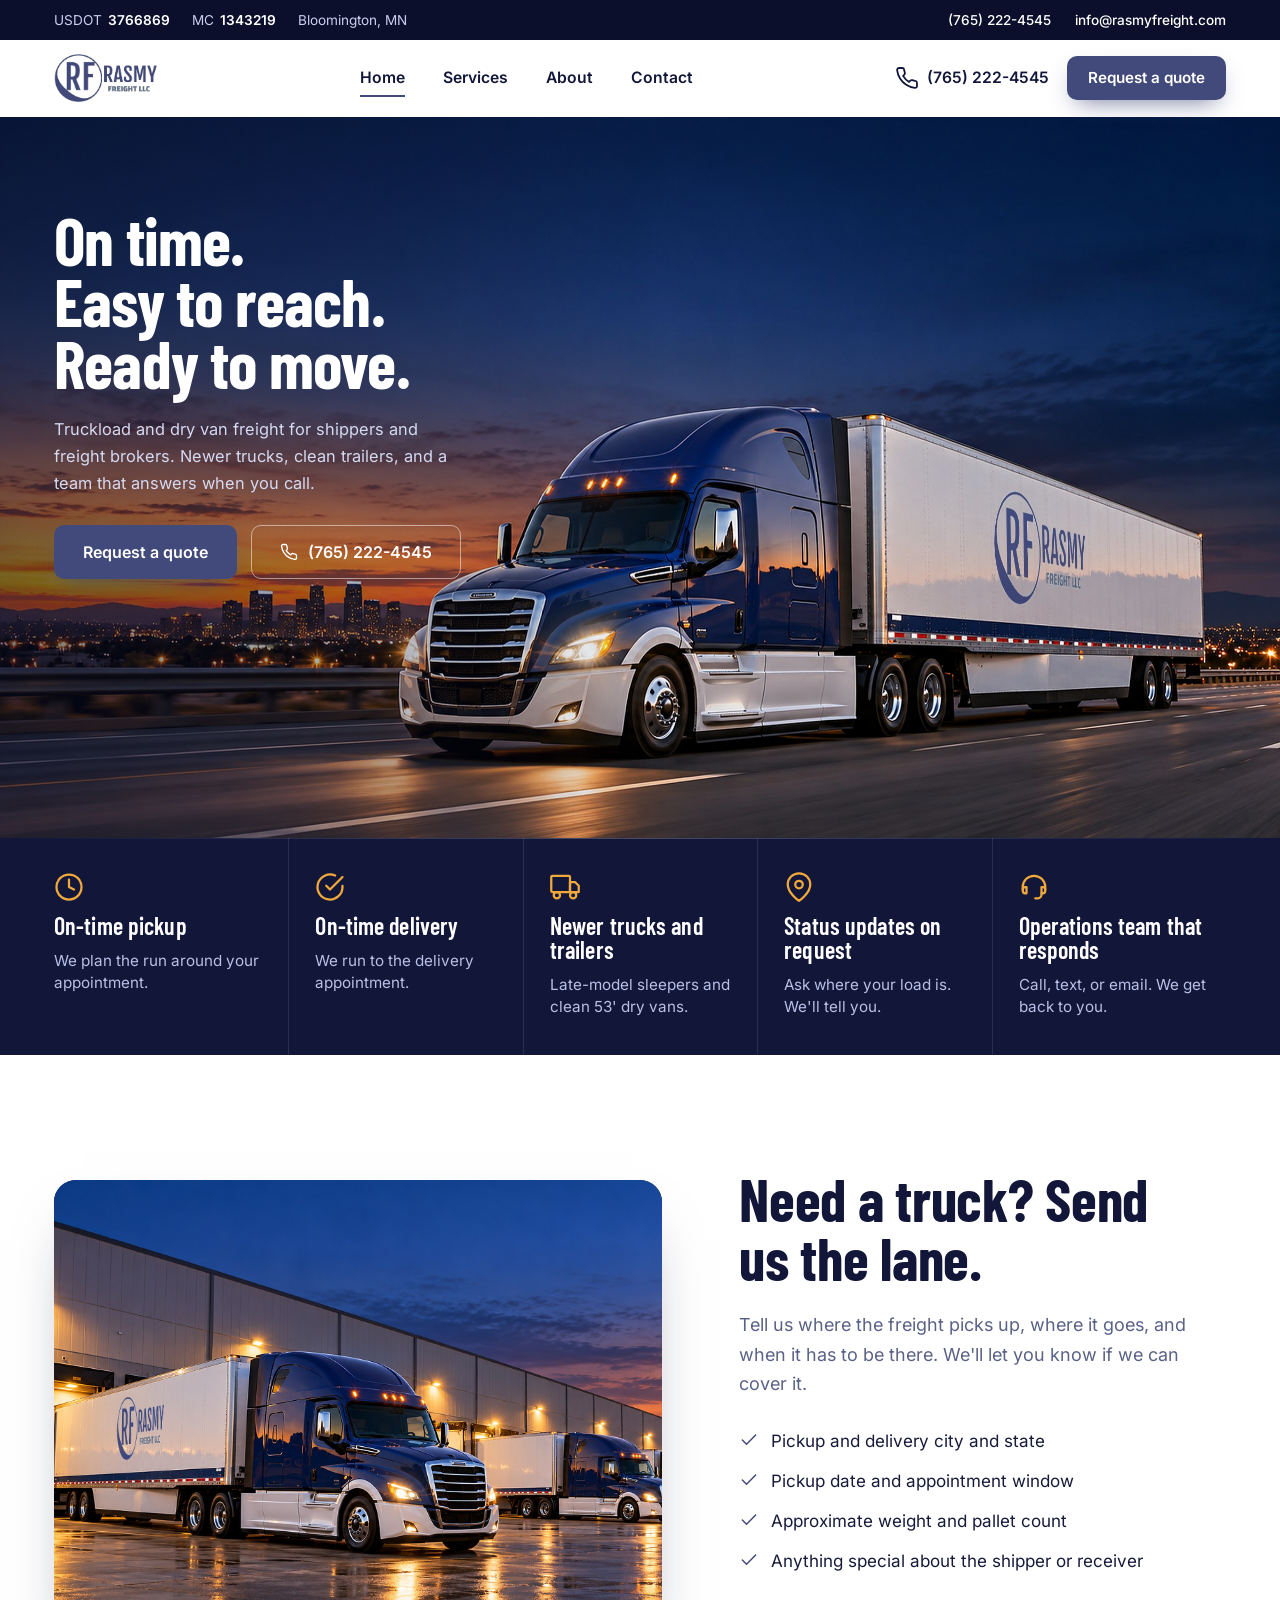
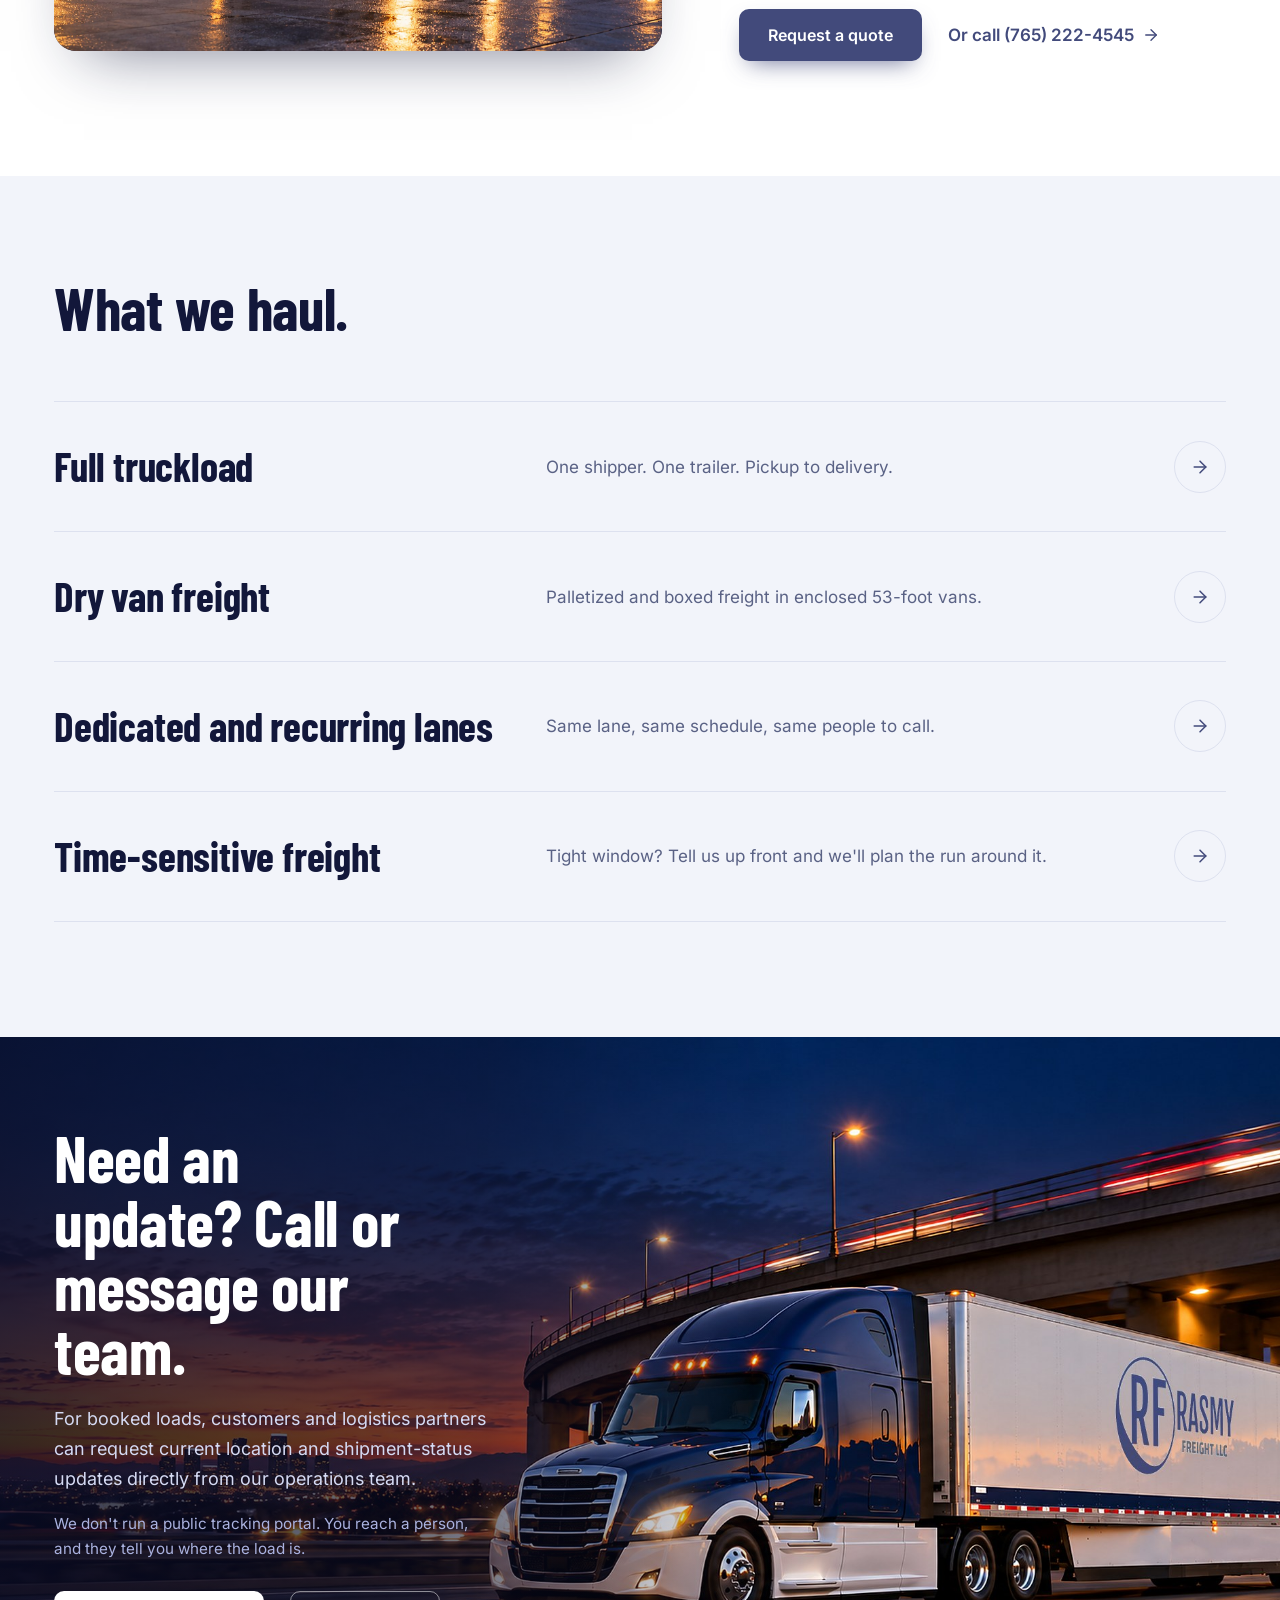
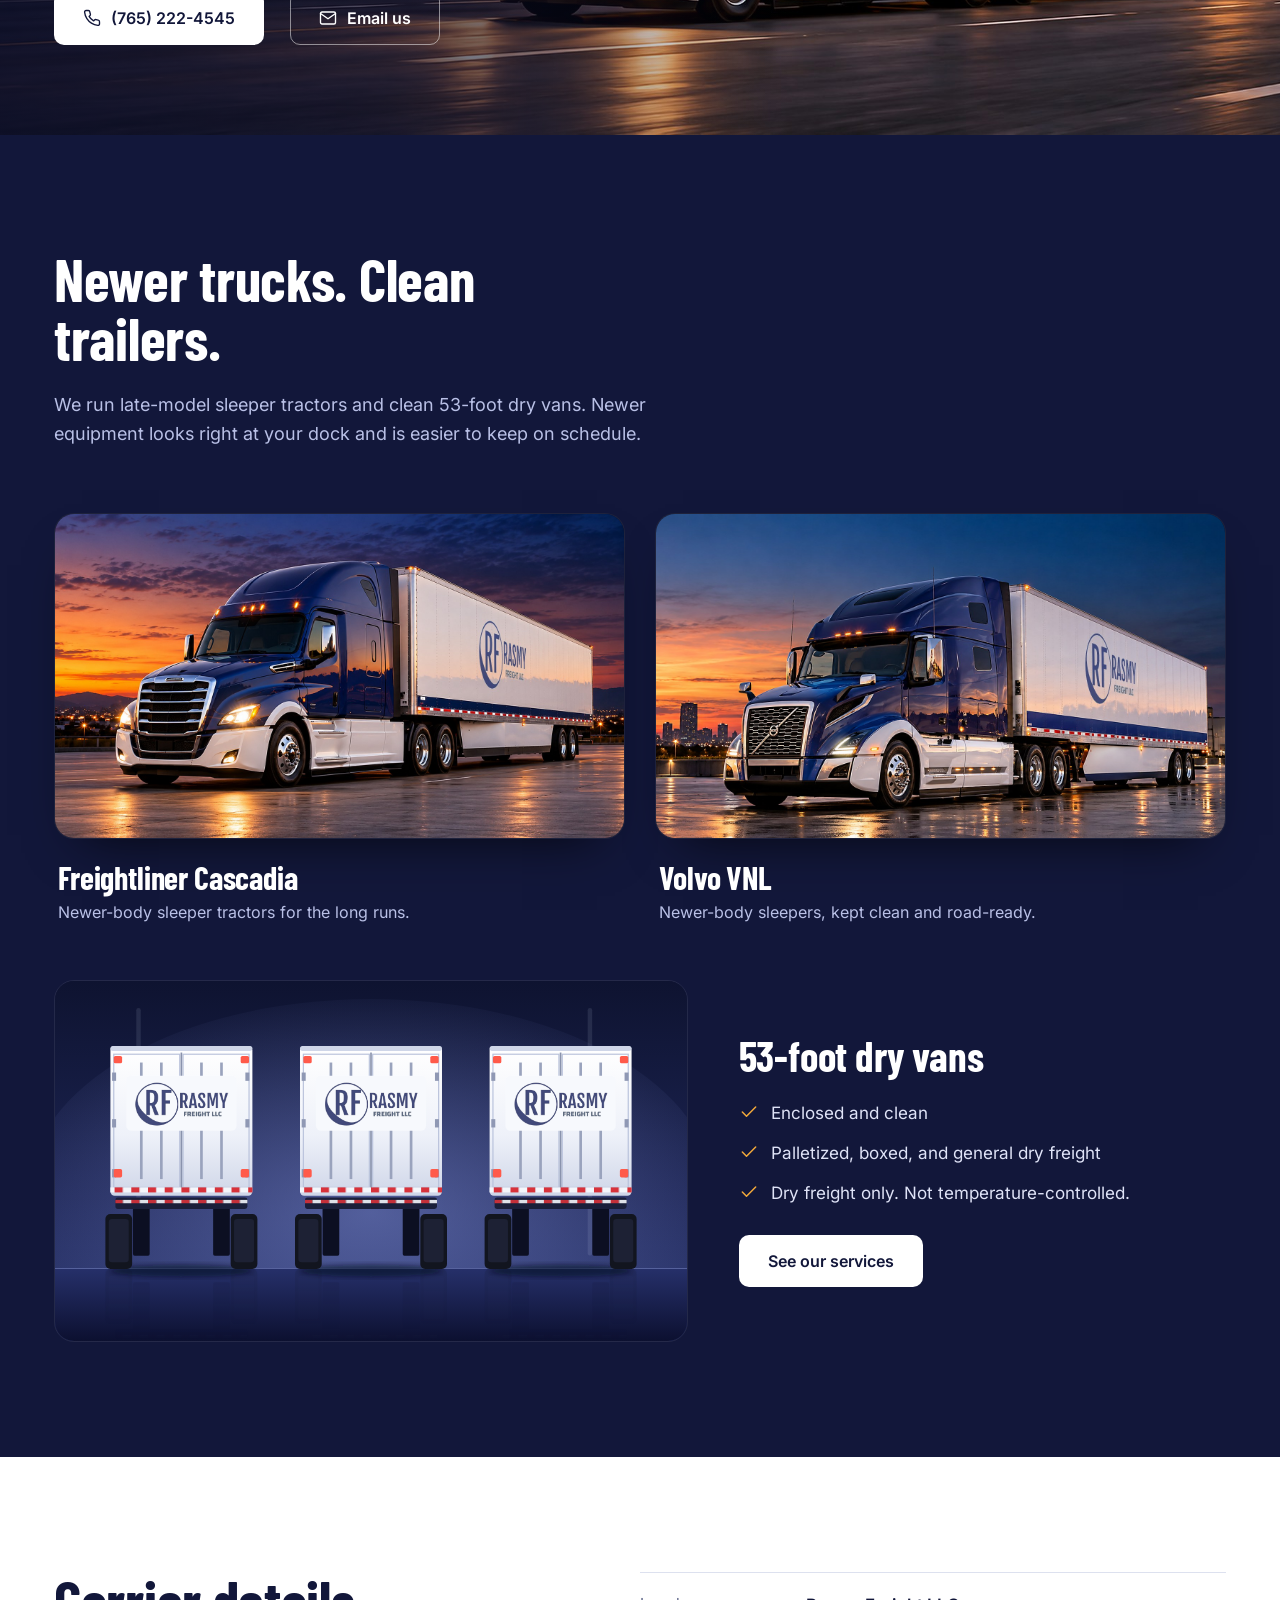
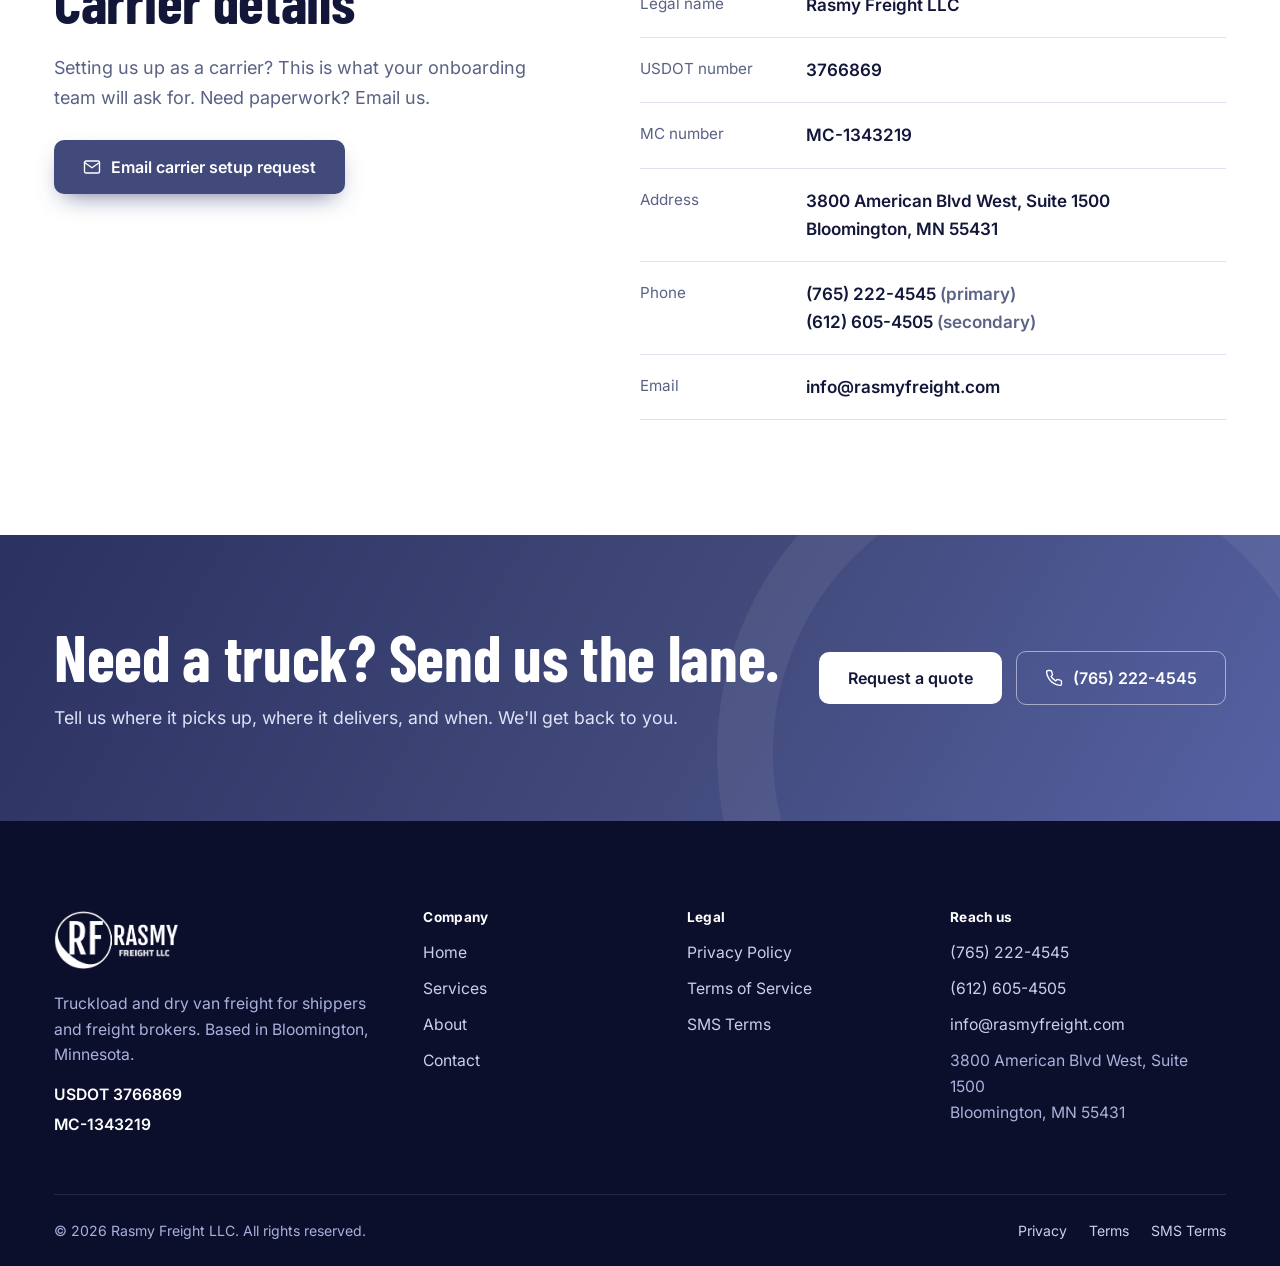
==== commit 6a974d20: "Add files via upload" ====
--- a/index.html
+++ b/index.html
@@ -20,20 +20,20 @@
 <link rel="apple-touch-icon" href="apple-touch-icon.png">
 <link rel="stylesheet" href="styles.css">
 <script>document.documentElement.classList.add('js')</script>
-<script type="application/ld+json">{"@context":"https://schema.org","@type":"Organization","name":"Rasmy Freight LLC","url":"https://rasmyfreight.com/","logo":"https://rasmyfreight.com/assets/logo/rasmy-logo.png","image":"https://rasmyfreight.com/assets/img/og-image.png","description":"Truckload and dry van freight carrier based in Bloomington, Minnesota, serving shippers and freight brokers.","email":"info@rasmyfreight.com","telephone":"+16126054505","address":{"@type":"PostalAddress","streetAddress":"3800 American Blvd West, Suite 1","addressLocality":"Bloomington","addressRegion":"MN","postalCode":"55431","addressCountry":"US"},"identifier":[{"@type":"PropertyValue","name":"USDOT Number","value":"3766869"},{"@type":"PropertyValue","name":"MC Number","value":"MC-1343219"}],"contactPoint":[{"@type":"ContactPoint","telephone":"+16126054505","email":"info@rasmyfreight.com","contactType":"customer service","areaServed":"US","availableLanguage":"English"}]}</script>
+<script type="application/ld+json">{"@context":"https://schema.org","@type":"Organization","name":"Rasmy Freight LLC","url":"https://rasmyfreight.com/","logo":"https://rasmyfreight.com/assets/logo/rasmy-logo.png","image":"https://rasmyfreight.com/assets/img/og-image.png","description":"Truckload and dry van freight carrier based in Bloomington, Minnesota, serving shippers and freight brokers.","email":"info@rasmyfreight.com","telephone":"+17652224545","address":{"@type":"PostalAddress","streetAddress":"3800 American Blvd West, Suite 1500","addressLocality":"Bloomington","addressRegion":"MN","postalCode":"55431","addressCountry":"US"},"identifier":[{"@type":"PropertyValue","name":"USDOT Number","value":"3766869"},{"@type":"PropertyValue","name":"MC Number","value":"MC-1343219"}],"contactPoint":[{"@type":"ContactPoint","telephone":"+17652224545","email":"info@rasmyfreight.com","contactType":"customer service","areaServed":"US","availableLanguage":"English"},{"@type":"ContactPoint","telephone":"+16126054505","email":"info@rasmyfreight.com","contactType":"customer service","areaServed":"US","availableLanguage":"English"}]}</script>
 </head>
 <body>
 <a class="skip" href="#main">Skip to content</a>
 <div class="topbar"><div class="container">
   <div class="ids"><span>USDOT<b>3766869</b></span><span>MC<b>1343219</b></span><span>Bloomington, MN</span></div>
-  <div class="contact"><a href="tel:+16126054505">(612) 605-4505</a><a href="mailto:info@rasmyfreight.com">info@rasmyfreight.com</a></div>
+  <div class="contact"><a href="tel:+17652224545">(765) 222-4545</a><a href="mailto:info@rasmyfreight.com">info@rasmyfreight.com</a></div>
 </div></div>
 <header class="site-header" id="top"><div class="container nav">
   <a class="brand" href="index.html" aria-label="Rasmy Freight LLC, home"><img src="assets/logo/rasmy-logo.png" alt="Rasmy Freight LLC" width="104" height="48"></a>
   <nav class="nav-links" id="site-nav" aria-label="Main"><a class="link" href="index.html" aria-current="page">Home</a><a class="link" href="services.html">Services</a><a class="link" href="about.html">About</a><a class="link" href="contact.html">Contact</a>
-    <div class="mobile-only"><a class="btn btn-line-dark" href="tel:+16126054505"><svg class="icon " viewBox="0 0 24 24" aria-hidden="true"><path d="M22 16.92v3a2 2 0 0 1-2.18 2 19.79 19.79 0 0 1-8.63-3.07 19.5 19.5 0 0 1-6-6 19.79 19.79 0 0 1-3.07-8.67A2 2 0 0 1 4.11 2h3a2 2 0 0 1 2 1.72 12.84 12.84 0 0 0 .7 2.81 2 2 0 0 1-.45 2.11L8.09 9.91a16 16 0 0 0 6 6l1.27-1.27a2 2 0 0 1 2.11-.45 12.84 12.84 0 0 0 2.81.7A2 2 0 0 1 22 16.92z"/></svg>Call</a><a class="btn btn-primary" href="contact.html">Request a quote</a></div>
+    <div class="mobile-only"><a class="btn btn-line-dark" href="tel:+17652224545"><svg class="icon " viewBox="0 0 24 24" aria-hidden="true"><path d="M22 16.92v3a2 2 0 0 1-2.18 2 19.79 19.79 0 0 1-8.63-3.07 19.5 19.5 0 0 1-6-6 19.79 19.79 0 0 1-3.07-8.67A2 2 0 0 1 4.11 2h3a2 2 0 0 1 2 1.72 12.84 12.84 0 0 0 .7 2.81 2 2 0 0 1-.45 2.11L8.09 9.91a16 16 0 0 0 6 6l1.27-1.27a2 2 0 0 1 2.11-.45 12.84 12.84 0 0 0 2.81.7A2 2 0 0 1 22 16.92z"/></svg>Call</a><a class="btn btn-primary" href="contact.html">Request a quote</a></div>
   </nav>
-  <div class="nav-cta"><a class="nav-phone" href="tel:+16126054505"><svg class="icon " viewBox="0 0 24 24" aria-hidden="true"><path d="M22 16.92v3a2 2 0 0 1-2.18 2 19.79 19.79 0 0 1-8.63-3.07 19.5 19.5 0 0 1-6-6 19.79 19.79 0 0 1-3.07-8.67A2 2 0 0 1 4.11 2h3a2 2 0 0 1 2 1.72 12.84 12.84 0 0 0 .7 2.81 2 2 0 0 1-.45 2.11L8.09 9.91a16 16 0 0 0 6 6l1.27-1.27a2 2 0 0 1 2.11-.45 12.84 12.84 0 0 0 2.81.7A2 2 0 0 1 22 16.92z"/></svg><span>(612) 605-4505</span></a><a class="btn btn-primary btn-sm" href="contact.html">Request a quote</a></div>
+  <div class="nav-cta"><a class="nav-phone" href="tel:+17652224545"><svg class="icon " viewBox="0 0 24 24" aria-hidden="true"><path d="M22 16.92v3a2 2 0 0 1-2.18 2 19.79 19.79 0 0 1-8.63-3.07 19.5 19.5 0 0 1-6-6 19.79 19.79 0 0 1-3.07-8.67A2 2 0 0 1 4.11 2h3a2 2 0 0 1 2 1.72 12.84 12.84 0 0 0 .7 2.81 2 2 0 0 1-.45 2.11L8.09 9.91a16 16 0 0 0 6 6l1.27-1.27a2 2 0 0 1 2.11-.45 12.84 12.84 0 0 0 2.81.7A2 2 0 0 1 22 16.92z"/></svg><span>(765) 222-4545</span></a><a class="btn btn-primary btn-sm" href="contact.html">Request a quote</a></div>
   <button class="nav-toggle" type="button" aria-expanded="false" aria-controls="site-nav" aria-label="Menu"><svg class="icon i-menu" viewBox="0 0 24 24" aria-hidden="true"><line x1="3" y1="7" x2="21" y2="7"/><line x1="3" y1="12" x2="21" y2="12"/><line x1="3" y1="17" x2="21" y2="17"/></svg><svg class="icon i-close" viewBox="0 0 24 24" aria-hidden="true"><line x1="5" y1="5" x2="19" y2="19"/><line x1="19" y1="5" x2="5" y2="19"/></svg></button>
 </div></header>
 <main id="main">
@@ -43,7 +43,7 @@
   <div class="container hero-copy">
     <h1><span>On time.</span><span>Easy to reach.</span><span>Ready to move.</span></h1>
     <p class="hero-sub">Truckload and dry van freight for shippers and freight brokers. Newer trucks, clean trailers, and a team that answers when you call.</p>
-    <div class="hero-actions"><a class="btn btn-primary" href="contact.html">Request a quote</a><a class="btn btn-line" href="tel:+16126054505"><svg class="icon " viewBox="0 0 24 24" aria-hidden="true"><path d="M22 16.92v3a2 2 0 0 1-2.18 2 19.79 19.79 0 0 1-8.63-3.07 19.5 19.5 0 0 1-6-6 19.79 19.79 0 0 1-3.07-8.67A2 2 0 0 1 4.11 2h3a2 2 0 0 1 2 1.72 12.84 12.84 0 0 0 .7 2.81 2 2 0 0 1-.45 2.11L8.09 9.91a16 16 0 0 0 6 6l1.27-1.27a2 2 0 0 1 2.11-.45 12.84 12.84 0 0 0 2.81.7A2 2 0 0 1 22 16.92z"/></svg>(612) 605-4505</a></div>
+    <div class="hero-actions"><a class="btn btn-primary" href="contact.html">Request a quote</a><a class="btn btn-line" href="tel:+17652224545"><svg class="icon " viewBox="0 0 24 24" aria-hidden="true"><path d="M22 16.92v3a2 2 0 0 1-2.18 2 19.79 19.79 0 0 1-8.63-3.07 19.5 19.5 0 0 1-6-6 19.79 19.79 0 0 1-3.07-8.67A2 2 0 0 1 4.11 2h3a2 2 0 0 1 2 1.72 12.84 12.84 0 0 0 .7 2.81 2 2 0 0 1-.45 2.11L8.09 9.91a16 16 0 0 0 6 6l1.27-1.27a2 2 0 0 1 2.11-.45 12.84 12.84 0 0 0 2.81.7A2 2 0 0 1 22 16.92z"/></svg>(765) 222-4545</a></div>
   </div>
 </section>
 
@@ -66,7 +66,7 @@
       <li><svg class="icon " viewBox="0 0 24 24" aria-hidden="true"><polyline points="20 6 9 17 4 12"/></svg>Approximate weight and pallet count</li>
       <li><svg class="icon " viewBox="0 0 24 24" aria-hidden="true"><polyline points="20 6 9 17 4 12"/></svg>Anything special about the shipper or receiver</li>
     </ul>
-    <div class="actions"><a class="btn btn-primary" href="contact.html">Request a quote</a><a class="text-link" href="tel:+16126054505">Or call (612) 605-4505<svg class="icon " viewBox="0 0 24 24" aria-hidden="true"><line x1="5" y1="12" x2="19" y2="12"/><polyline points="12 5 19 12 12 19"/></svg></a></div>
+    <div class="actions"><a class="btn btn-primary" href="contact.html">Request a quote</a><a class="text-link" href="tel:+17652224545">Or call (765) 222-4545<svg class="icon " viewBox="0 0 24 24" aria-hidden="true"><line x1="5" y1="12" x2="19" y2="12"/><polyline points="12 5 19 12 12 19"/></svg></a></div>
   </div>
 </div></section>
 
@@ -86,7 +86,7 @@
     <h2>Need an update? Call or message our team.</h2>
     <p class="lead">For booked loads, customers and logistics partners can request current location and shipment-status updates directly from our operations team.</p>
     <p class="fine" style="margin-top:14px">We don't run a public tracking portal. You reach a person, and they tell you where the load is.</p>
-    <div class="actions"><a class="btn btn-light" href="tel:+16126054505"><svg class="icon " viewBox="0 0 24 24" aria-hidden="true"><path d="M22 16.92v3a2 2 0 0 1-2.18 2 19.79 19.79 0 0 1-8.63-3.07 19.5 19.5 0 0 1-6-6 19.79 19.79 0 0 1-3.07-8.67A2 2 0 0 1 4.11 2h3a2 2 0 0 1 2 1.72 12.84 12.84 0 0 0 .7 2.81 2 2 0 0 1-.45 2.11L8.09 9.91a16 16 0 0 0 6 6l1.27-1.27a2 2 0 0 1 2.11-.45 12.84 12.84 0 0 0 2.81.7A2 2 0 0 1 22 16.92z"/></svg>(612) 605-4505</a><a class="btn btn-line" href="mailto:info@rasmyfreight.com"><svg class="icon " viewBox="0 0 24 24" aria-hidden="true"><rect x="2" y="4" width="20" height="16" rx="2"/><polyline points="22 6 12 13 2 6"/></svg>Email us</a></div>
+    <div class="actions"><a class="btn btn-light" href="tel:+17652224545"><svg class="icon " viewBox="0 0 24 24" aria-hidden="true"><path d="M22 16.92v3a2 2 0 0 1-2.18 2 19.79 19.79 0 0 1-8.63-3.07 19.5 19.5 0 0 1-6-6 19.79 19.79 0 0 1-3.07-8.67A2 2 0 0 1 4.11 2h3a2 2 0 0 1 2 1.72 12.84 12.84 0 0 0 .7 2.81 2 2 0 0 1-.45 2.11L8.09 9.91a16 16 0 0 0 6 6l1.27-1.27a2 2 0 0 1 2.11-.45 12.84 12.84 0 0 0 2.81.7A2 2 0 0 1 22 16.92z"/></svg>(765) 222-4545</a><a class="btn btn-line" href="mailto:info@rasmyfreight.com"><svg class="icon " viewBox="0 0 24 24" aria-hidden="true"><rect x="2" y="4" width="20" height="16" rx="2"/><polyline points="22 6 12 13 2 6"/></svg>Email us</a></div>
   </div></div>
 </section>
 
@@ -123,14 +123,14 @@
     <div><dt>Legal name</dt><dd>Rasmy Freight LLC</dd></div>
     <div><dt>USDOT number</dt><dd>3766869</dd></div>
     <div><dt>MC number</dt><dd>MC-1343219</dd></div>
-    <div><dt>Address</dt><dd>3800 American Blvd West, Suite 1<br>Bloomington, MN 55431</dd></div>
-    <div><dt>Phone</dt><dd><a href="tel:+16126054505">(612) 605-4505</a></dd></div>
+    <div><dt>Address</dt><dd>3800 American Blvd West, Suite 1500<br>Bloomington, MN 55431</dd></div>
+    <div><dt>Phone</dt><dd><a href="tel:+17652224545">(765) 222-4545</a> <span style="color:var(--muted)">(primary)</span><br><a href="tel:+16126054505">(612) 605-4505</a> <span style="color:var(--muted)">(secondary)</span></dd></div>
     <div><dt>Email</dt><dd><a href="mailto:info@rasmyfreight.com">info@rasmyfreight.com</a></dd></div>
   </dl>
 </div></section>
 <section class="cta"><div class="container">
   <div><h2>Need a truck? Send us the lane.</h2><p>Tell us where it picks up, where it delivers, and when. We'll get back to you.</p></div>
-  <div class="actions"><a class="btn btn-light" href="contact.html">Request a quote</a><a class="btn btn-line" href="tel:+16126054505"><svg class="icon " viewBox="0 0 24 24" aria-hidden="true"><path d="M22 16.92v3a2 2 0 0 1-2.18 2 19.79 19.79 0 0 1-8.63-3.07 19.5 19.5 0 0 1-6-6 19.79 19.79 0 0 1-3.07-8.67A2 2 0 0 1 4.11 2h3a2 2 0 0 1 2 1.72 12.84 12.84 0 0 0 .7 2.81 2 2 0 0 1-.45 2.11L8.09 9.91a16 16 0 0 0 6 6l1.27-1.27a2 2 0 0 1 2.11-.45 12.84 12.84 0 0 0 2.81.7A2 2 0 0 1 22 16.92z"/></svg>(612) 605-4505</a></div>
+  <div class="actions"><a class="btn btn-light" href="contact.html">Request a quote</a><a class="btn btn-line" href="tel:+17652224545"><svg class="icon " viewBox="0 0 24 24" aria-hidden="true"><path d="M22 16.92v3a2 2 0 0 1-2.18 2 19.79 19.79 0 0 1-8.63-3.07 19.5 19.5 0 0 1-6-6 19.79 19.79 0 0 1-3.07-8.67A2 2 0 0 1 4.11 2h3a2 2 0 0 1 2 1.72 12.84 12.84 0 0 0 .7 2.81 2 2 0 0 1-.45 2.11L8.09 9.91a16 16 0 0 0 6 6l1.27-1.27a2 2 0 0 1 2.11-.45 12.84 12.84 0 0 0 2.81.7A2 2 0 0 1 22 16.92z"/></svg>(765) 222-4545</a></div>
 </div></section>
 </main>
 <footer class="footer"><div class="container">
@@ -143,9 +143,10 @@
     <div><h4>Company</h4><ul><li><a href="index.html">Home</a></li><li><a href="services.html">Services</a></li><li><a href="about.html">About</a></li><li><a href="contact.html">Contact</a></li></ul></div>
     <div><h4>Legal</h4><ul><li><a href="privacy-policy.html">Privacy Policy</a></li><li><a href="terms.html">Terms of Service</a></li><li><a href="terms.html#sms">SMS Terms</a></li></ul></div>
     <div><h4>Reach us</h4><ul>
+      <li><a href="tel:+17652224545">(765) 222-4545</a></li>
       <li><a href="tel:+16126054505">(612) 605-4505</a></li>
       <li><a href="mailto:info@rasmyfreight.com">info@rasmyfreight.com</a></li>
-      <li>3800 American Blvd West, Suite 1<br>Bloomington, MN 55431</li></ul></div>
+      <li>3800 American Blvd West, Suite 1500<br>Bloomington, MN 55431</li></ul></div>
   </div>
   <div class="footer-bottom"><span>&copy; <span data-year>2026</span> Rasmy Freight LLC. All rights reserved.</span>
   <nav aria-label="Legal"><a href="privacy-policy.html">Privacy</a><a href="terms.html">Terms</a><a href="terms.html#sms">SMS Terms</a></nav></div>
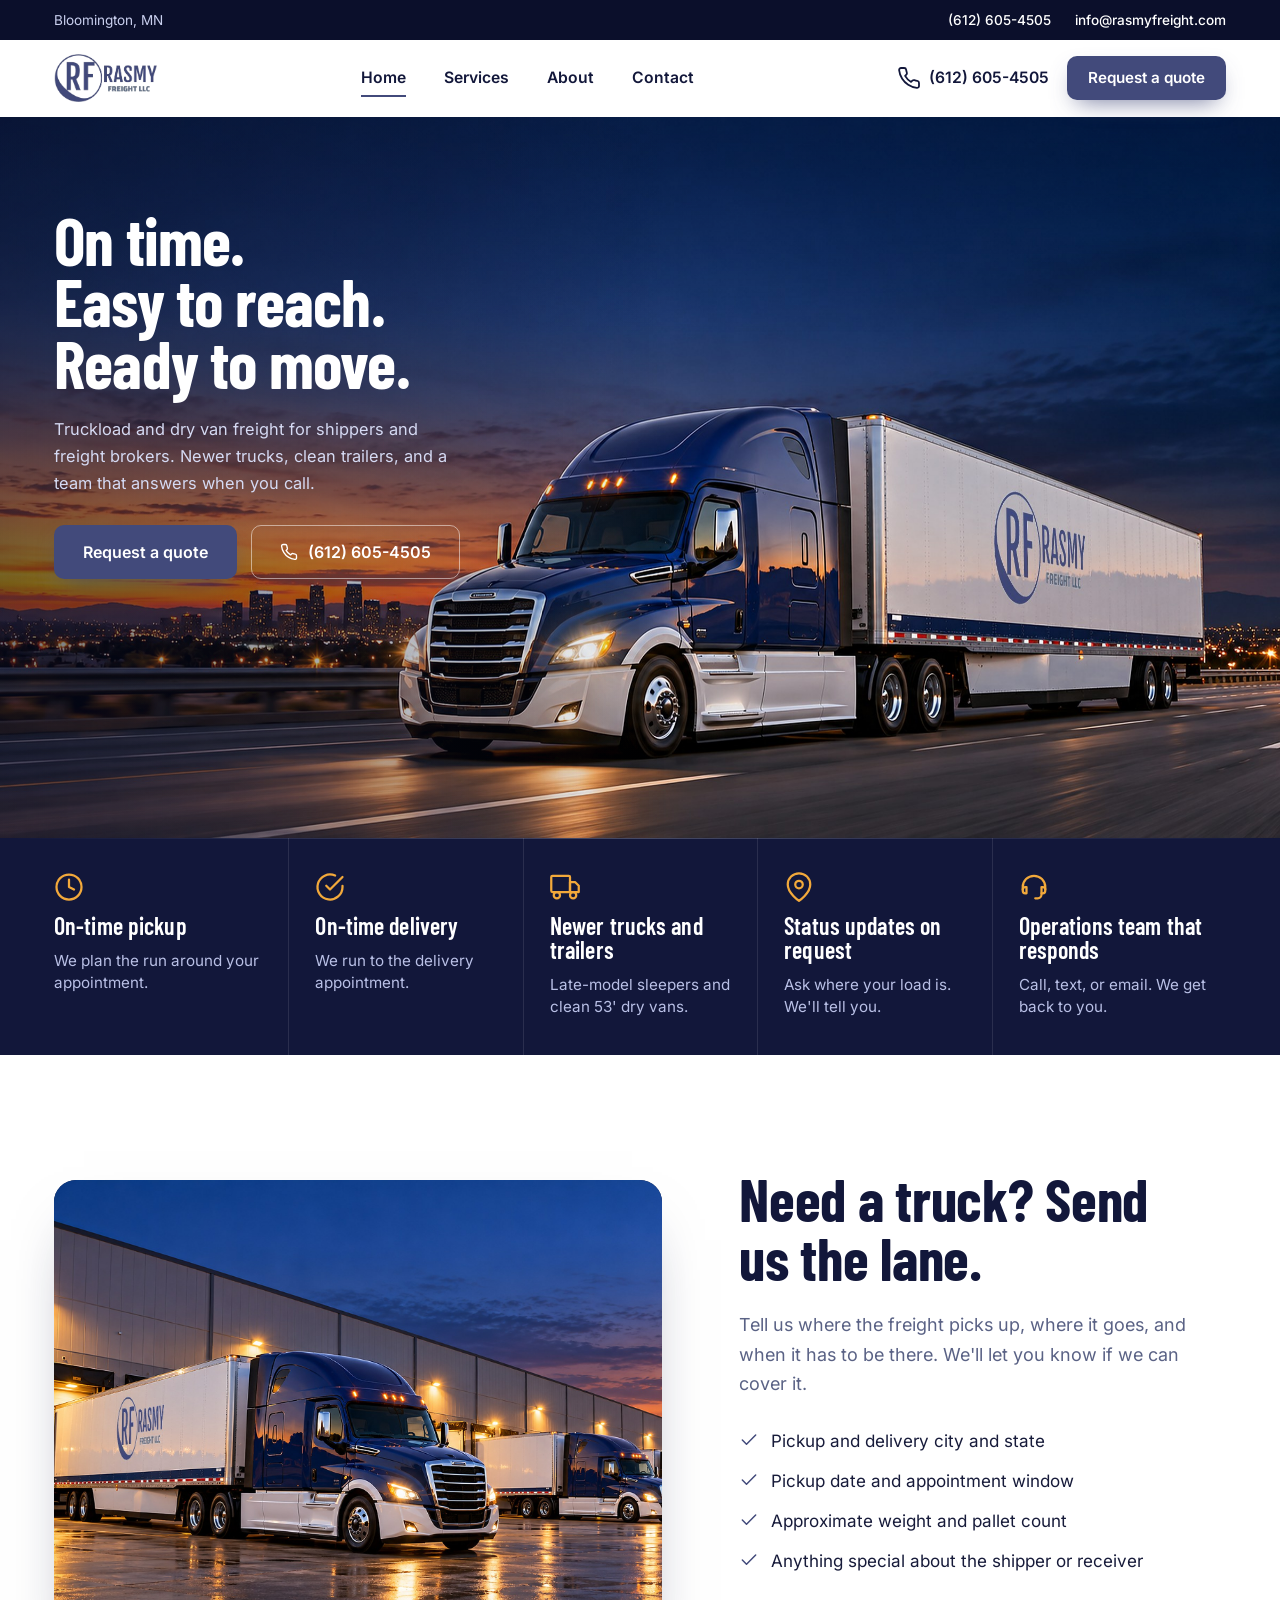
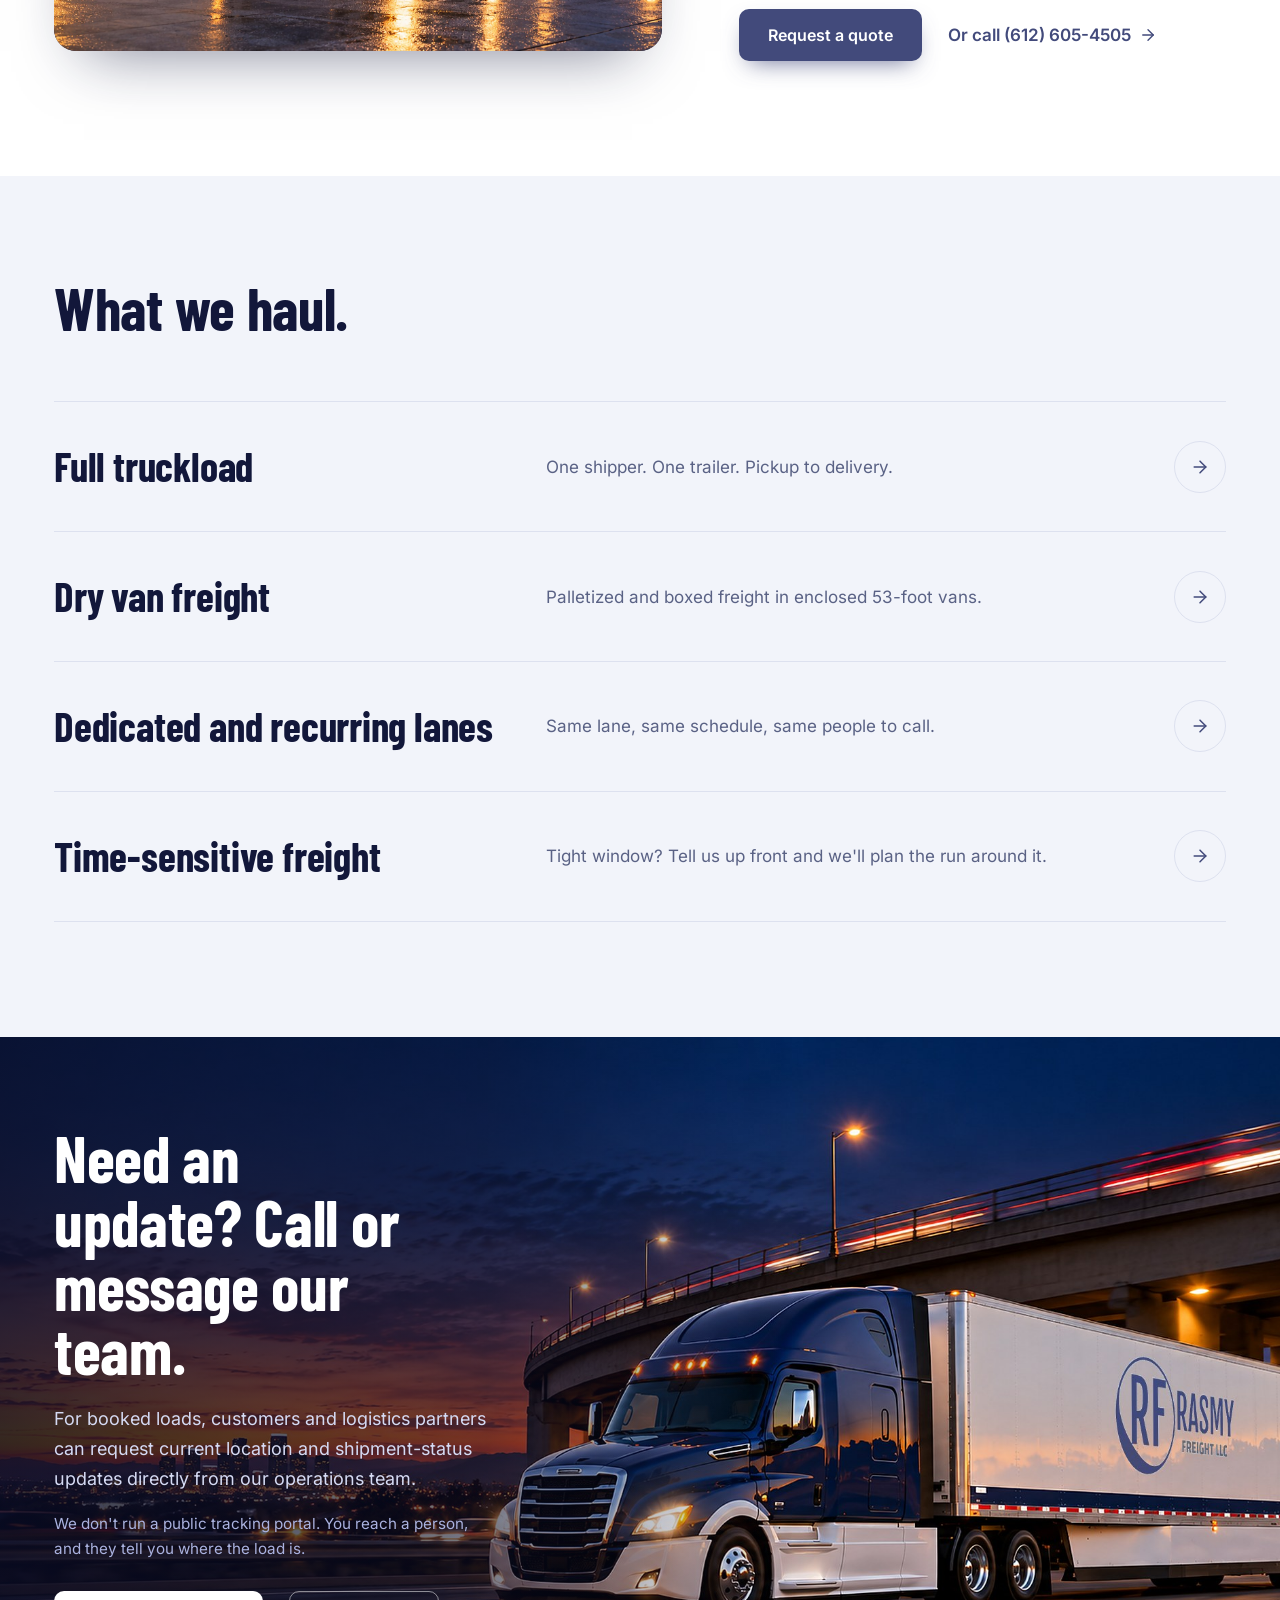
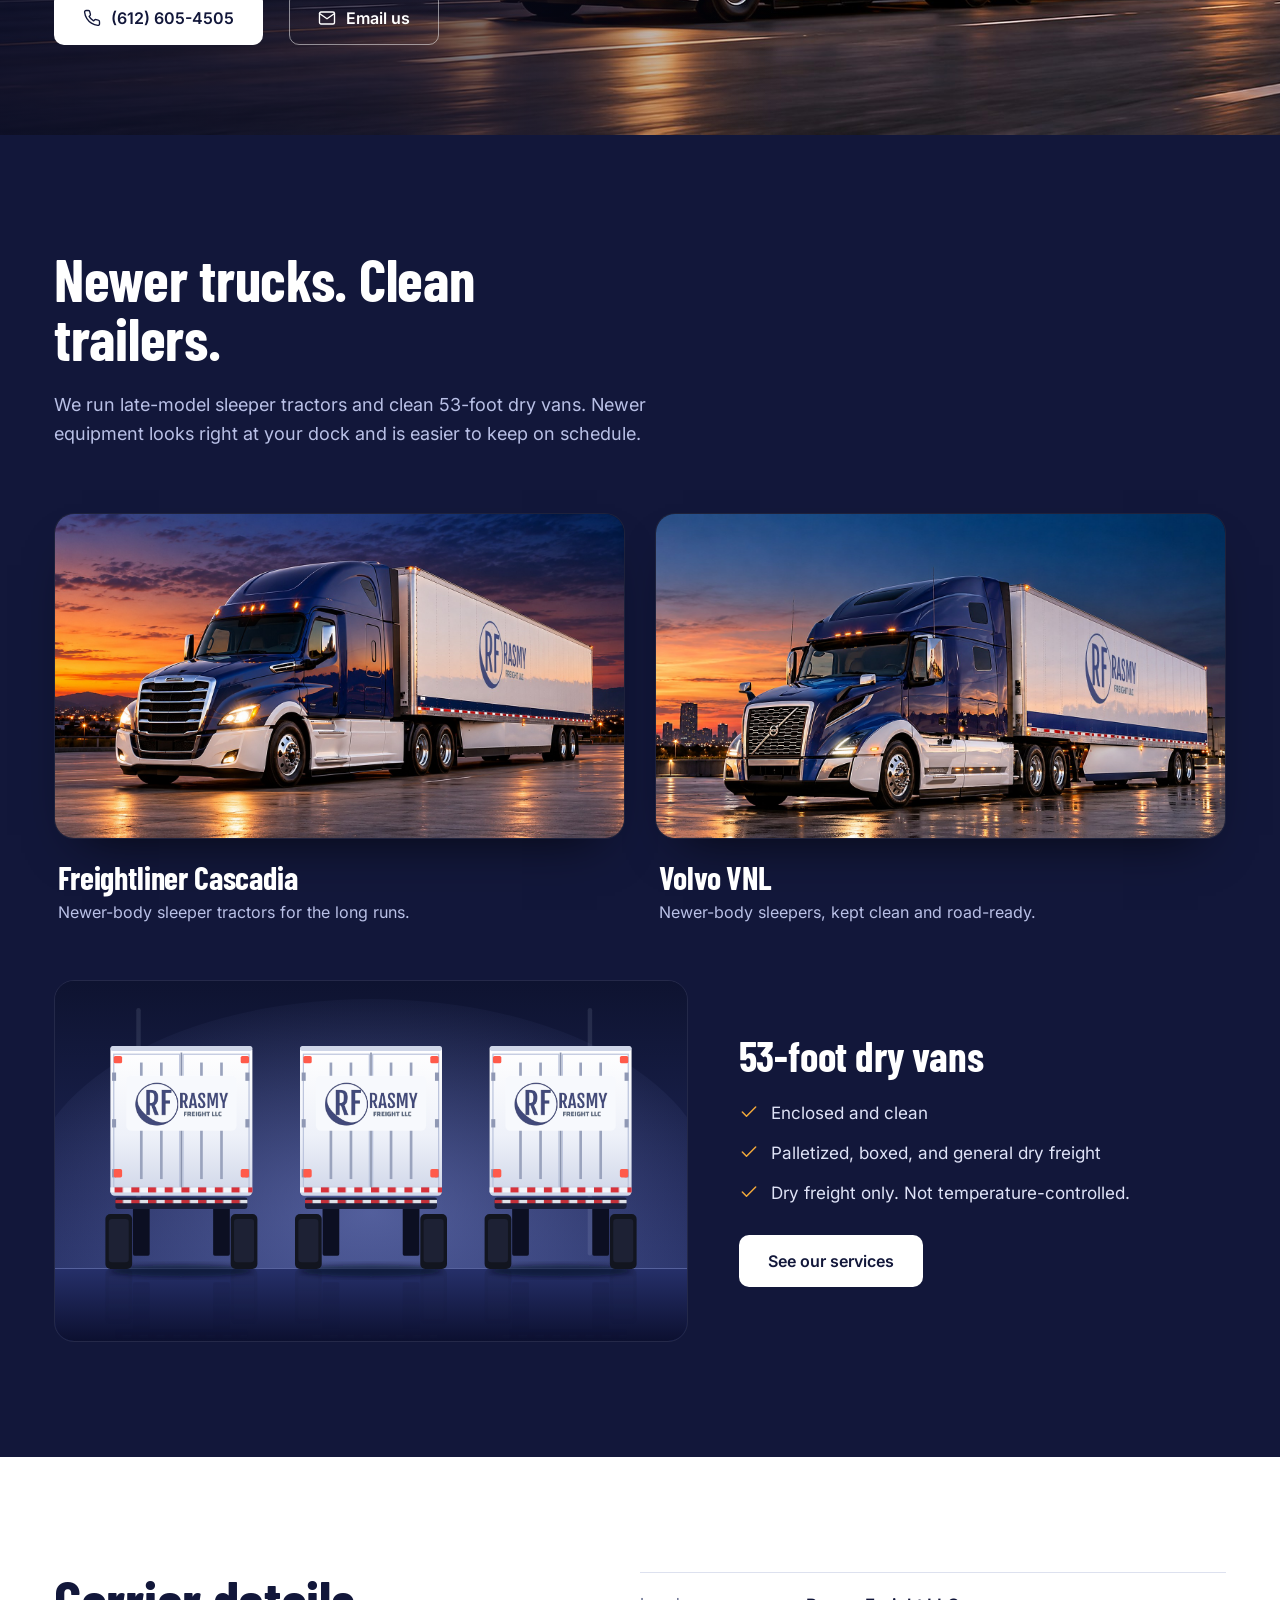
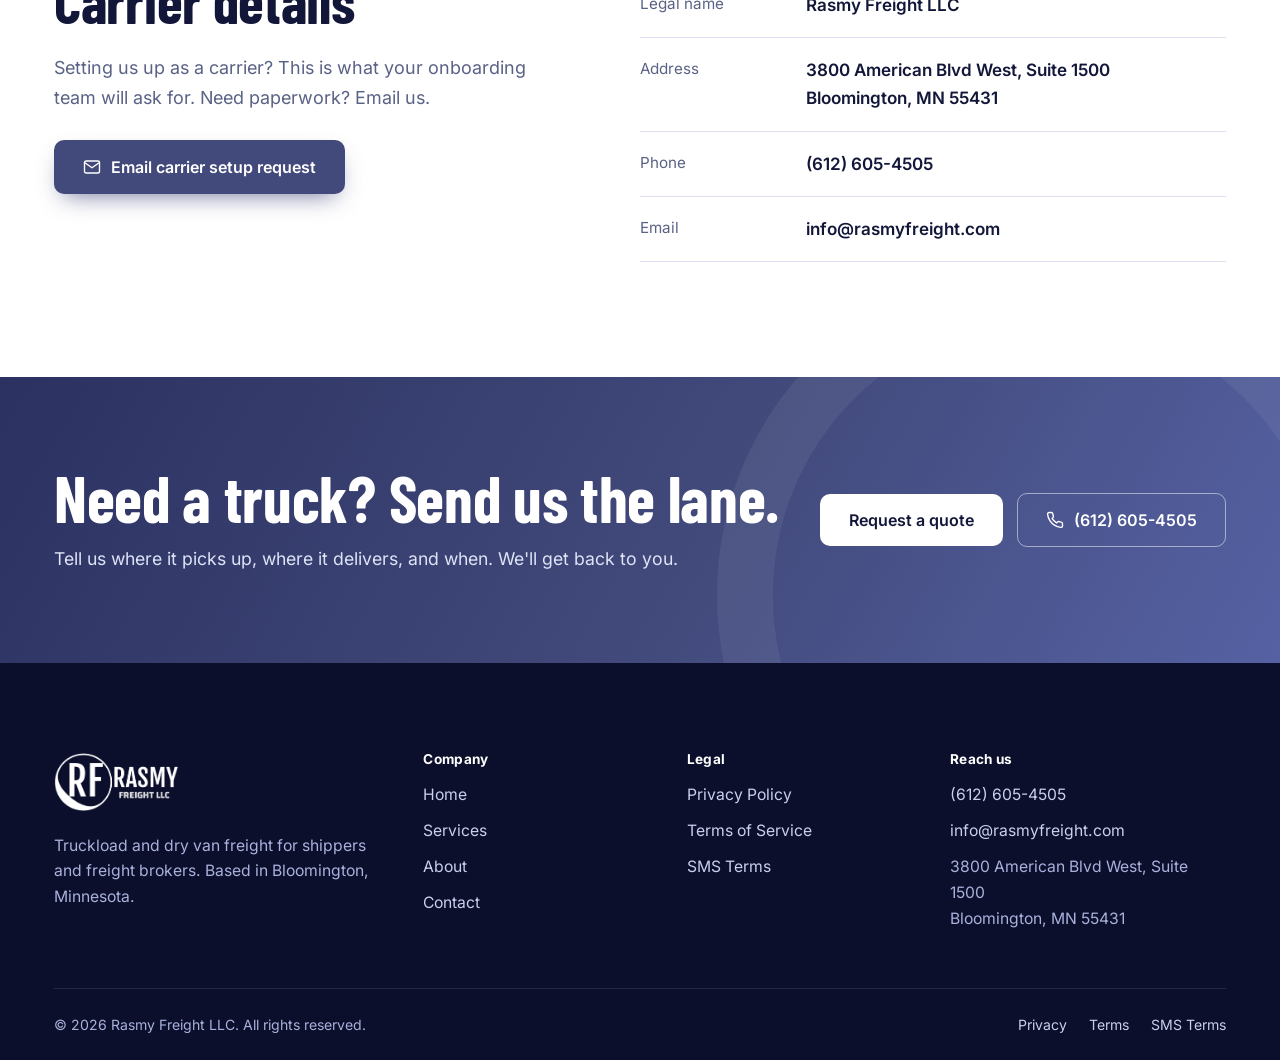
==== commit 42fd79d2: "Add files via upload" ====
--- a/index.html
+++ b/index.html
@@ -4,13 +4,13 @@
 <meta charset="utf-8">
 <meta name="viewport" content="width=device-width, initial-scale=1">
 <title>Rasmy Freight LLC | Truckload and Dry Van Freight, Bloomington, MN</title>
-<meta name="description" content="Rasmy Freight LLC hauls full truckload and dry van freight for shippers and freight brokers. Newer trucks and trailers, on-time pickup and delivery, and status updates on request. USDOT 3766869, MC 1343219.">
+<meta name="description" content="Rasmy Freight LLC hauls full truckload and dry van freight for shippers and freight brokers. Newer trucks and trailers, on-time pickup and delivery, and status updates on request.">
 <link rel="canonical" href="https://rasmyfreight.com/">
 <meta name="theme-color" content="#12173A">
 <meta property="og:type" content="website">
 <meta property="og:site_name" content="Rasmy Freight LLC">
 <meta property="og:title" content="Rasmy Freight LLC | Truckload and Dry Van Freight, Bloomington, MN">
-<meta property="og:description" content="Rasmy Freight LLC hauls full truckload and dry van freight for shippers and freight brokers. Newer trucks and trailers, on-time pickup and delivery, and status updates on request. USDOT 3766869, MC 1343219.">
+<meta property="og:description" content="Rasmy Freight LLC hauls full truckload and dry van freight for shippers and freight brokers. Newer trucks and trailers, on-time pickup and delivery, and status updates on request.">
 <meta property="og:url" content="https://rasmyfreight.com/">
 <meta property="og:image" content="https://rasmyfreight.com/assets/img/og-image.png">
 <meta name="twitter:card" content="summary_large_image">
@@ -20,20 +20,20 @@
 <link rel="apple-touch-icon" href="apple-touch-icon.png">
 <link rel="stylesheet" href="styles.css">
 <script>document.documentElement.classList.add('js')</script>
-<script type="application/ld+json">{"@context":"https://schema.org","@type":"Organization","name":"Rasmy Freight LLC","url":"https://rasmyfreight.com/","logo":"https://rasmyfreight.com/assets/logo/rasmy-logo.png","image":"https://rasmyfreight.com/assets/img/og-image.png","description":"Truckload and dry van freight carrier based in Bloomington, Minnesota, serving shippers and freight brokers.","email":"info@rasmyfreight.com","telephone":"+17652224545","address":{"@type":"PostalAddress","streetAddress":"3800 American Blvd West, Suite 1500","addressLocality":"Bloomington","addressRegion":"MN","postalCode":"55431","addressCountry":"US"},"identifier":[{"@type":"PropertyValue","name":"USDOT Number","value":"3766869"},{"@type":"PropertyValue","name":"MC Number","value":"MC-1343219"}],"contactPoint":[{"@type":"ContactPoint","telephone":"+17652224545","email":"info@rasmyfreight.com","contactType":"customer service","areaServed":"US","availableLanguage":"English"},{"@type":"ContactPoint","telephone":"+16126054505","email":"info@rasmyfreight.com","contactType":"customer service","areaServed":"US","availableLanguage":"English"}]}</script>
+<script type="application/ld+json">{"@context":"https://schema.org","@type":"Organization","name":"Rasmy Freight LLC","url":"https://rasmyfreight.com/","logo":"https://rasmyfreight.com/assets/logo/rasmy-logo.png","image":"https://rasmyfreight.com/assets/img/og-image.png","description":"Truckload and dry van freight carrier based in Bloomington, Minnesota, serving shippers and freight brokers.","email":"info@rasmyfreight.com","telephone":"+16126054505","address":{"@type":"PostalAddress","streetAddress":"3800 American Blvd West, Suite 1500","addressLocality":"Bloomington","addressRegion":"MN","postalCode":"55431","addressCountry":"US"},"contactPoint":[{"@type":"ContactPoint","telephone":"+16126054505","email":"info@rasmyfreight.com","contactType":"customer service","areaServed":"US","availableLanguage":"English"}]}</script>
 </head>
 <body>
 <a class="skip" href="#main">Skip to content</a>
 <div class="topbar"><div class="container">
-  <div class="ids"><span>USDOT<b>3766869</b></span><span>MC<b>1343219</b></span><span>Bloomington, MN</span></div>
-  <div class="contact"><a href="tel:+17652224545">(765) 222-4545</a><a href="mailto:info@rasmyfreight.com">info@rasmyfreight.com</a></div>
+  <div class="ids"><span>Bloomington, MN</span></div>
+  <div class="contact"><a href="tel:+16126054505">(612) 605-4505</a><a href="mailto:info@rasmyfreight.com">info@rasmyfreight.com</a></div>
 </div></div>
 <header class="site-header" id="top"><div class="container nav">
   <a class="brand" href="index.html" aria-label="Rasmy Freight LLC, home"><img src="assets/logo/rasmy-logo.png" alt="Rasmy Freight LLC" width="104" height="48"></a>
   <nav class="nav-links" id="site-nav" aria-label="Main"><a class="link" href="index.html" aria-current="page">Home</a><a class="link" href="services.html">Services</a><a class="link" href="about.html">About</a><a class="link" href="contact.html">Contact</a>
-    <div class="mobile-only"><a class="btn btn-line-dark" href="tel:+17652224545"><svg class="icon " viewBox="0 0 24 24" aria-hidden="true"><path d="M22 16.92v3a2 2 0 0 1-2.18 2 19.79 19.79 0 0 1-8.63-3.07 19.5 19.5 0 0 1-6-6 19.79 19.79 0 0 1-3.07-8.67A2 2 0 0 1 4.11 2h3a2 2 0 0 1 2 1.72 12.84 12.84 0 0 0 .7 2.81 2 2 0 0 1-.45 2.11L8.09 9.91a16 16 0 0 0 6 6l1.27-1.27a2 2 0 0 1 2.11-.45 12.84 12.84 0 0 0 2.81.7A2 2 0 0 1 22 16.92z"/></svg>Call</a><a class="btn btn-primary" href="contact.html">Request a quote</a></div>
+    <div class="mobile-only"><a class="btn btn-line-dark" href="tel:+16126054505"><svg class="icon " viewBox="0 0 24 24" aria-hidden="true"><path d="M22 16.92v3a2 2 0 0 1-2.18 2 19.79 19.79 0 0 1-8.63-3.07 19.5 19.5 0 0 1-6-6 19.79 19.79 0 0 1-3.07-8.67A2 2 0 0 1 4.11 2h3a2 2 0 0 1 2 1.72 12.84 12.84 0 0 0 .7 2.81 2 2 0 0 1-.45 2.11L8.09 9.91a16 16 0 0 0 6 6l1.27-1.27a2 2 0 0 1 2.11-.45 12.84 12.84 0 0 0 2.81.7A2 2 0 0 1 22 16.92z"/></svg>Call</a><a class="btn btn-primary" href="contact.html">Request a quote</a></div>
   </nav>
-  <div class="nav-cta"><a class="nav-phone" href="tel:+17652224545"><svg class="icon " viewBox="0 0 24 24" aria-hidden="true"><path d="M22 16.92v3a2 2 0 0 1-2.18 2 19.79 19.79 0 0 1-8.63-3.07 19.5 19.5 0 0 1-6-6 19.79 19.79 0 0 1-3.07-8.67A2 2 0 0 1 4.11 2h3a2 2 0 0 1 2 1.72 12.84 12.84 0 0 0 .7 2.81 2 2 0 0 1-.45 2.11L8.09 9.91a16 16 0 0 0 6 6l1.27-1.27a2 2 0 0 1 2.11-.45 12.84 12.84 0 0 0 2.81.7A2 2 0 0 1 22 16.92z"/></svg><span>(765) 222-4545</span></a><a class="btn btn-primary btn-sm" href="contact.html">Request a quote</a></div>
+  <div class="nav-cta"><a class="nav-phone" href="tel:+16126054505"><svg class="icon " viewBox="0 0 24 24" aria-hidden="true"><path d="M22 16.92v3a2 2 0 0 1-2.18 2 19.79 19.79 0 0 1-8.63-3.07 19.5 19.5 0 0 1-6-6 19.79 19.79 0 0 1-3.07-8.67A2 2 0 0 1 4.11 2h3a2 2 0 0 1 2 1.72 12.84 12.84 0 0 0 .7 2.81 2 2 0 0 1-.45 2.11L8.09 9.91a16 16 0 0 0 6 6l1.27-1.27a2 2 0 0 1 2.11-.45 12.84 12.84 0 0 0 2.81.7A2 2 0 0 1 22 16.92z"/></svg><span>(612) 605-4505</span></a><a class="btn btn-primary btn-sm" href="contact.html">Request a quote</a></div>
   <button class="nav-toggle" type="button" aria-expanded="false" aria-controls="site-nav" aria-label="Menu"><svg class="icon i-menu" viewBox="0 0 24 24" aria-hidden="true"><line x1="3" y1="7" x2="21" y2="7"/><line x1="3" y1="12" x2="21" y2="12"/><line x1="3" y1="17" x2="21" y2="17"/></svg><svg class="icon i-close" viewBox="0 0 24 24" aria-hidden="true"><line x1="5" y1="5" x2="19" y2="19"/><line x1="19" y1="5" x2="5" y2="19"/></svg></button>
 </div></header>
 <main id="main">
@@ -43,7 +43,7 @@
   <div class="container hero-copy">
     <h1><span>On time.</span><span>Easy to reach.</span><span>Ready to move.</span></h1>
     <p class="hero-sub">Truckload and dry van freight for shippers and freight brokers. Newer trucks, clean trailers, and a team that answers when you call.</p>
-    <div class="hero-actions"><a class="btn btn-primary" href="contact.html">Request a quote</a><a class="btn btn-line" href="tel:+17652224545"><svg class="icon " viewBox="0 0 24 24" aria-hidden="true"><path d="M22 16.92v3a2 2 0 0 1-2.18 2 19.79 19.79 0 0 1-8.63-3.07 19.5 19.5 0 0 1-6-6 19.79 19.79 0 0 1-3.07-8.67A2 2 0 0 1 4.11 2h3a2 2 0 0 1 2 1.72 12.84 12.84 0 0 0 .7 2.81 2 2 0 0 1-.45 2.11L8.09 9.91a16 16 0 0 0 6 6l1.27-1.27a2 2 0 0 1 2.11-.45 12.84 12.84 0 0 0 2.81.7A2 2 0 0 1 22 16.92z"/></svg>(765) 222-4545</a></div>
+    <div class="hero-actions"><a class="btn btn-primary" href="contact.html">Request a quote</a><a class="btn btn-line" href="tel:+16126054505"><svg class="icon " viewBox="0 0 24 24" aria-hidden="true"><path d="M22 16.92v3a2 2 0 0 1-2.18 2 19.79 19.79 0 0 1-8.63-3.07 19.5 19.5 0 0 1-6-6 19.79 19.79 0 0 1-3.07-8.67A2 2 0 0 1 4.11 2h3a2 2 0 0 1 2 1.72 12.84 12.84 0 0 0 .7 2.81 2 2 0 0 1-.45 2.11L8.09 9.91a16 16 0 0 0 6 6l1.27-1.27a2 2 0 0 1 2.11-.45 12.84 12.84 0 0 0 2.81.7A2 2 0 0 1 22 16.92z"/></svg>(612) 605-4505</a></div>
   </div>
 </section>
 
@@ -66,7 +66,7 @@
       <li><svg class="icon " viewBox="0 0 24 24" aria-hidden="true"><polyline points="20 6 9 17 4 12"/></svg>Approximate weight and pallet count</li>
       <li><svg class="icon " viewBox="0 0 24 24" aria-hidden="true"><polyline points="20 6 9 17 4 12"/></svg>Anything special about the shipper or receiver</li>
     </ul>
-    <div class="actions"><a class="btn btn-primary" href="contact.html">Request a quote</a><a class="text-link" href="tel:+17652224545">Or call (765) 222-4545<svg class="icon " viewBox="0 0 24 24" aria-hidden="true"><line x1="5" y1="12" x2="19" y2="12"/><polyline points="12 5 19 12 12 19"/></svg></a></div>
+    <div class="actions"><a class="btn btn-primary" href="contact.html">Request a quote</a><a class="text-link" href="tel:+16126054505">Or call (612) 605-4505<svg class="icon " viewBox="0 0 24 24" aria-hidden="true"><line x1="5" y1="12" x2="19" y2="12"/><polyline points="12 5 19 12 12 19"/></svg></a></div>
   </div>
 </div></section>
 
@@ -86,7 +86,7 @@
     <h2>Need an update? Call or message our team.</h2>
     <p class="lead">For booked loads, customers and logistics partners can request current location and shipment-status updates directly from our operations team.</p>
     <p class="fine" style="margin-top:14px">We don't run a public tracking portal. You reach a person, and they tell you where the load is.</p>
-    <div class="actions"><a class="btn btn-light" href="tel:+17652224545"><svg class="icon " viewBox="0 0 24 24" aria-hidden="true"><path d="M22 16.92v3a2 2 0 0 1-2.18 2 19.79 19.79 0 0 1-8.63-3.07 19.5 19.5 0 0 1-6-6 19.79 19.79 0 0 1-3.07-8.67A2 2 0 0 1 4.11 2h3a2 2 0 0 1 2 1.72 12.84 12.84 0 0 0 .7 2.81 2 2 0 0 1-.45 2.11L8.09 9.91a16 16 0 0 0 6 6l1.27-1.27a2 2 0 0 1 2.11-.45 12.84 12.84 0 0 0 2.81.7A2 2 0 0 1 22 16.92z"/></svg>(765) 222-4545</a><a class="btn btn-line" href="mailto:info@rasmyfreight.com"><svg class="icon " viewBox="0 0 24 24" aria-hidden="true"><rect x="2" y="4" width="20" height="16" rx="2"/><polyline points="22 6 12 13 2 6"/></svg>Email us</a></div>
+    <div class="actions"><a class="btn btn-light" href="tel:+16126054505"><svg class="icon " viewBox="0 0 24 24" aria-hidden="true"><path d="M22 16.92v3a2 2 0 0 1-2.18 2 19.79 19.79 0 0 1-8.63-3.07 19.5 19.5 0 0 1-6-6 19.79 19.79 0 0 1-3.07-8.67A2 2 0 0 1 4.11 2h3a2 2 0 0 1 2 1.72 12.84 12.84 0 0 0 .7 2.81 2 2 0 0 1-.45 2.11L8.09 9.91a16 16 0 0 0 6 6l1.27-1.27a2 2 0 0 1 2.11-.45 12.84 12.84 0 0 0 2.81.7A2 2 0 0 1 22 16.92z"/></svg>(612) 605-4505</a><a class="btn btn-line" href="mailto:info@rasmyfreight.com"><svg class="icon " viewBox="0 0 24 24" aria-hidden="true"><rect x="2" y="4" width="20" height="16" rx="2"/><polyline points="22 6 12 13 2 6"/></svg>Email us</a></div>
   </div></div>
 </section>
 
@@ -121,16 +121,14 @@
   </div>
   <dl class="dl">
     <div><dt>Legal name</dt><dd>Rasmy Freight LLC</dd></div>
-    <div><dt>USDOT number</dt><dd>3766869</dd></div>
-    <div><dt>MC number</dt><dd>MC-1343219</dd></div>
     <div><dt>Address</dt><dd>3800 American Blvd West, Suite 1500<br>Bloomington, MN 55431</dd></div>
-    <div><dt>Phone</dt><dd><a href="tel:+17652224545">(765) 222-4545</a> <span style="color:var(--muted)">(primary)</span><br><a href="tel:+16126054505">(612) 605-4505</a> <span style="color:var(--muted)">(secondary)</span></dd></div>
+    <div><dt>Phone</dt><dd><a href="tel:+16126054505">(612) 605-4505</a></dd></div>
     <div><dt>Email</dt><dd><a href="mailto:info@rasmyfreight.com">info@rasmyfreight.com</a></dd></div>
   </dl>
 </div></section>
 <section class="cta"><div class="container">
   <div><h2>Need a truck? Send us the lane.</h2><p>Tell us where it picks up, where it delivers, and when. We'll get back to you.</p></div>
-  <div class="actions"><a class="btn btn-light" href="contact.html">Request a quote</a><a class="btn btn-line" href="tel:+17652224545"><svg class="icon " viewBox="0 0 24 24" aria-hidden="true"><path d="M22 16.92v3a2 2 0 0 1-2.18 2 19.79 19.79 0 0 1-8.63-3.07 19.5 19.5 0 0 1-6-6 19.79 19.79 0 0 1-3.07-8.67A2 2 0 0 1 4.11 2h3a2 2 0 0 1 2 1.72 12.84 12.84 0 0 0 .7 2.81 2 2 0 0 1-.45 2.11L8.09 9.91a16 16 0 0 0 6 6l1.27-1.27a2 2 0 0 1 2.11-.45 12.84 12.84 0 0 0 2.81.7A2 2 0 0 1 22 16.92z"/></svg>(765) 222-4545</a></div>
+  <div class="actions"><a class="btn btn-light" href="contact.html">Request a quote</a><a class="btn btn-line" href="tel:+16126054505"><svg class="icon " viewBox="0 0 24 24" aria-hidden="true"><path d="M22 16.92v3a2 2 0 0 1-2.18 2 19.79 19.79 0 0 1-8.63-3.07 19.5 19.5 0 0 1-6-6 19.79 19.79 0 0 1-3.07-8.67A2 2 0 0 1 4.11 2h3a2 2 0 0 1 2 1.72 12.84 12.84 0 0 0 .7 2.81 2 2 0 0 1-.45 2.11L8.09 9.91a16 16 0 0 0 6 6l1.27-1.27a2 2 0 0 1 2.11-.45 12.84 12.84 0 0 0 2.81.7A2 2 0 0 1 22 16.92z"/></svg>(612) 605-4505</a></div>
 </div></section>
 </main>
 <footer class="footer"><div class="container">
@@ -138,12 +136,10 @@
     <div>
       <a href="index.html" aria-label="Rasmy Freight LLC, home"><img src="assets/logo/rasmy-logo-white.png" alt="Rasmy Freight LLC" width="125" height="58"></a>
       <p>Truckload and dry van freight for shippers and freight brokers. Based in Bloomington, Minnesota.</p>
-      <div class="ids"><span>USDOT 3766869</span><span>MC-1343219</span></div>
     </div>
     <div><h4>Company</h4><ul><li><a href="index.html">Home</a></li><li><a href="services.html">Services</a></li><li><a href="about.html">About</a></li><li><a href="contact.html">Contact</a></li></ul></div>
     <div><h4>Legal</h4><ul><li><a href="privacy-policy.html">Privacy Policy</a></li><li><a href="terms.html">Terms of Service</a></li><li><a href="terms.html#sms">SMS Terms</a></li></ul></div>
     <div><h4>Reach us</h4><ul>
-      <li><a href="tel:+17652224545">(765) 222-4545</a></li>
       <li><a href="tel:+16126054505">(612) 605-4505</a></li>
       <li><a href="mailto:info@rasmyfreight.com">info@rasmyfreight.com</a></li>
       <li>3800 American Blvd West, Suite 1500<br>Bloomington, MN 55431</li></ul></div>
--- a/styles.css
+++ b/styles.css
@@ -365,7 +365,6 @@
   .cta .actions{width:100%}
   .cta .actions .btn{flex:1 1 100%}
   .topbar .ids{gap:12px;font-size:.8rem}
-  .topbar .ids span:last-child{display:none}
 }
 @media (prefers-reduced-motion:reduce){
   html{scroll-behavior:auto}
